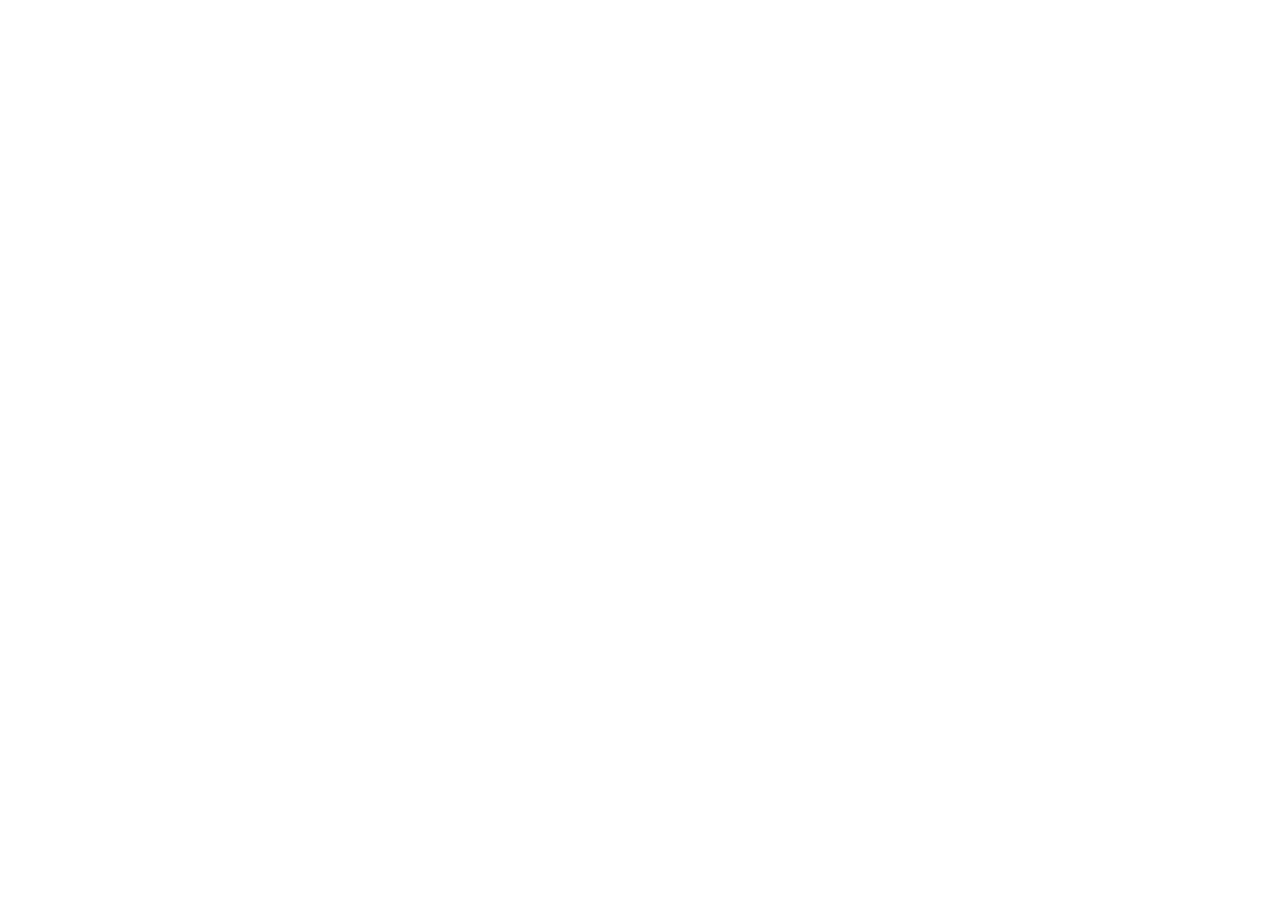
==== index.html @ 3dcdd8da "With this commit I am saving changes to the folder structures and added photos for my website." ====
<!DOCTYPE html>
<html lang="en">
<head>
    <meta charset="UTF-8">
    <meta name="viewport" content="width=device-width, initial-scale=1.0">
    <title>Final Project for 26W_MTM6201_020 Advanced Web Design with HTML and CSS - a</title>
</head>
<body>
    
</body>
</html>
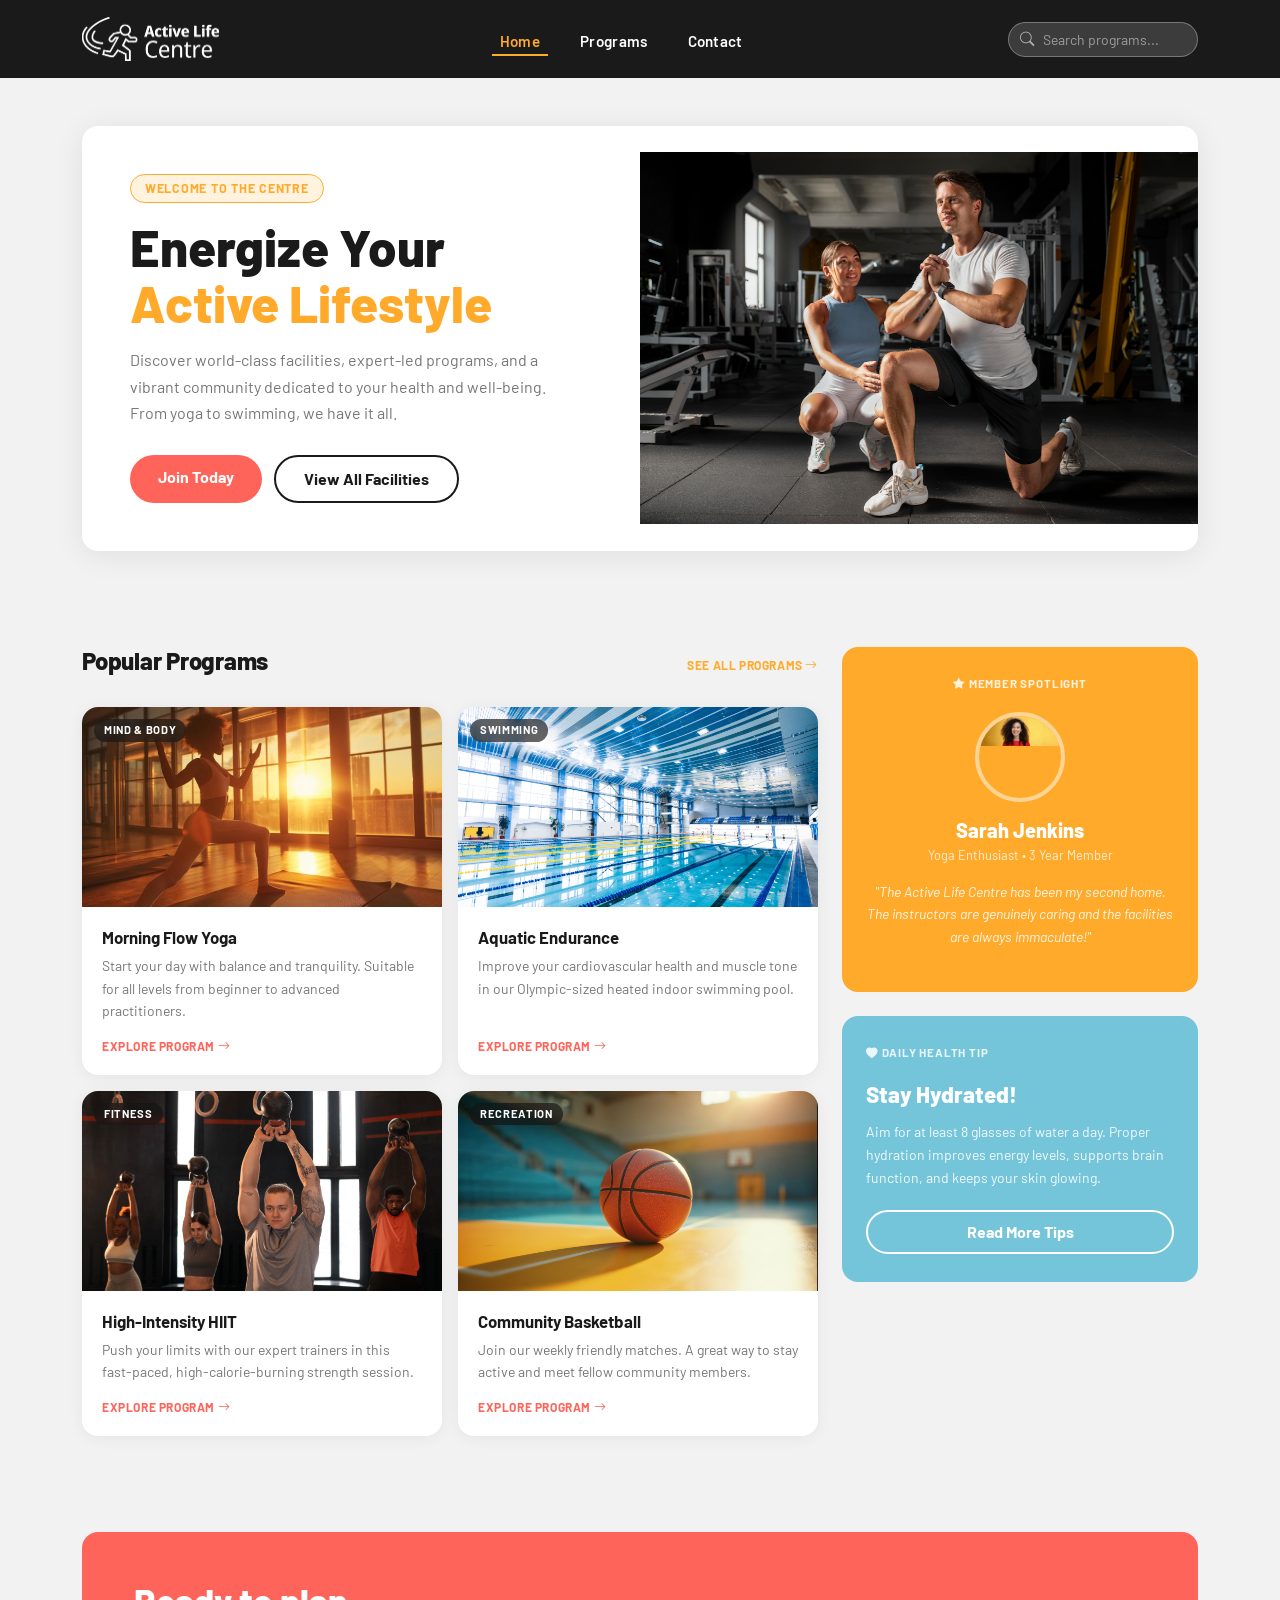
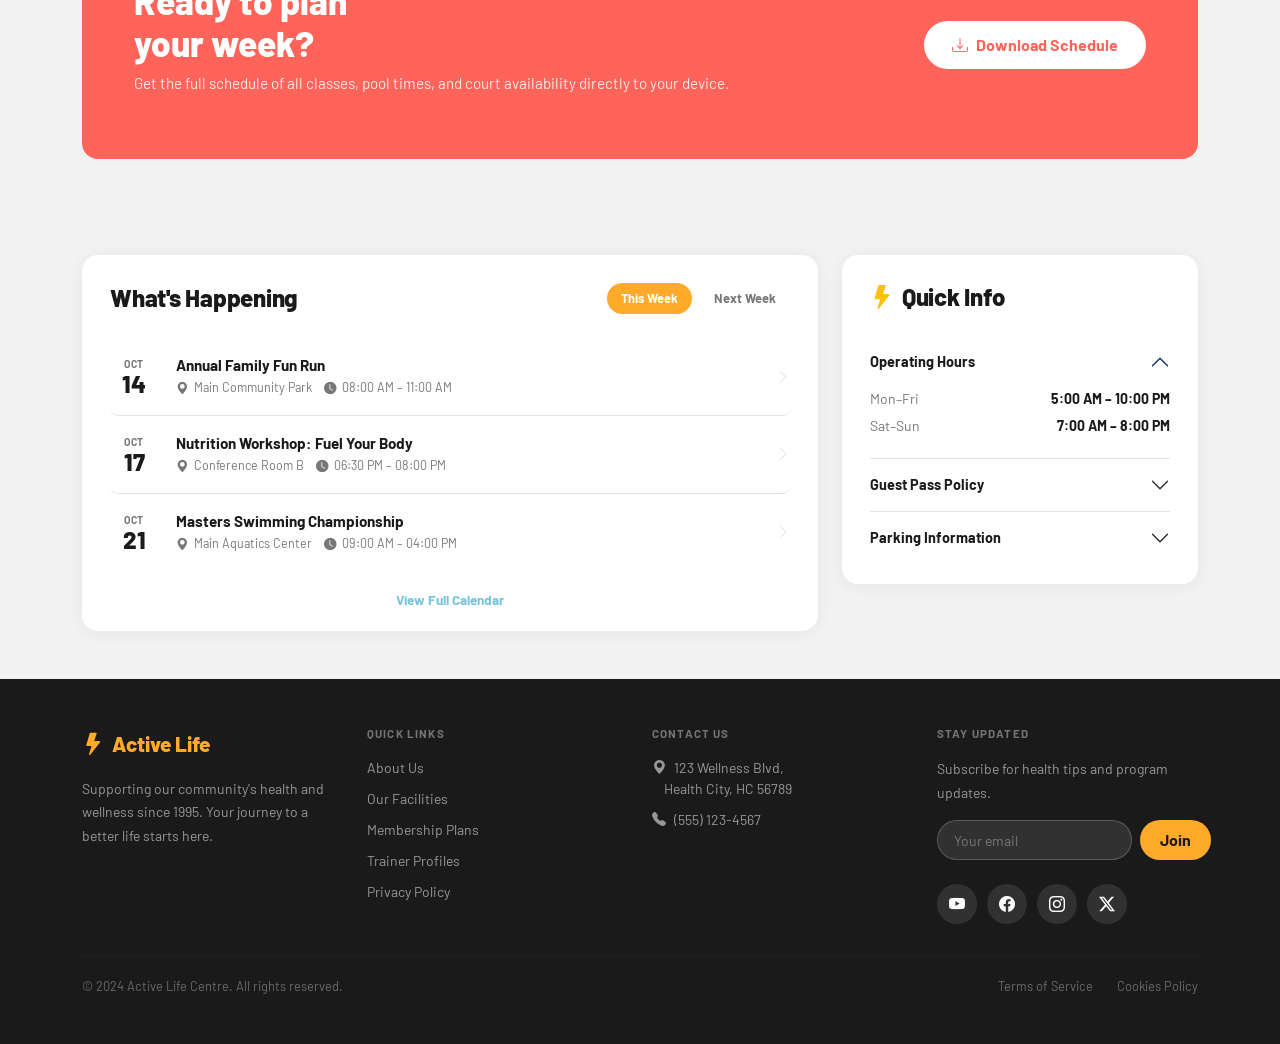
==== commit da7f8951: "With this commit I will be adding content to my homepage on index.html and style.css." ====
--- a/index.html
+++ b/index.html
@@ -1,11 +1,550 @@
 <!DOCTYPE html>
 <html lang="en">
+
 <head>
     <meta charset="UTF-8">
     <meta name="viewport" content="width=device-width, initial-scale=1.0">
-    <title>Final Project for 26W_MTM6201_020 Advanced Web Design with HTML and CSS - a</title>
+    <title>Active Life Centre</title>
+
+    <!-- Skip link target -->
+    <a class="skip-link" href="#main-content">Skip to main content</a>
+
+    <!-- Reset -->
+    <link rel="stylesheet" href="css/reset.css">
+
+    <!-- Google Fonts -->
+    <link rel="preconnect" href="https://fonts.googleapis.com">
+    <link rel="preconnect" href="https://fonts.gstatic.com" crossorigin>
+    <link
+        href="https://fonts.googleapis.com/css2?family=Barlow:ital,wght@0,400;0,600;0,700;0,800;1,400&family=Barlow+Condensed:wght@700;800&display=swap"
+        rel="stylesheet">
+
+    <!-- Bootstrap -->
+    <link href="https://cdn.jsdelivr.net/npm/bootstrap@5.3.0/dist/css/bootstrap.min.css" rel="stylesheet">
+
+    <!-- Animate.css -->
+    <link rel="stylesheet" href="https://cdnjs.cloudflare.com/ajax/libs/animate.css/4.1.1/animate.min.css" />
+
+    <!-- Bootstrap Icons -->
+    <link rel="stylesheet" href="https://cdn.jsdelivr.net/npm/bootstrap-icons@1.11.3/font/bootstrap-icons.min.css">
+
+    <!-- Custom CSS -->
+    <link rel="stylesheet" href="css/style.css">
 </head>
+
 <body>
-    
+
+    <!-- ================= SKIP LINK ================= -->
+    <a class="skip-link" href="#main-content">Skip to main content</a>
+
+    <!-- ================= NAVBAR ================= -->
+    <nav class="navbar navbar-expand-lg custom-navbar" role="navigation" aria-label="Main navigation">
+        <div class="container-xl">
+
+            <a class="navbar-brand" href="#" aria-label="Active Life Centre home">
+                <img src="images/logo-active-life-centre-transparent-white.png" alt="Active Life Centre logo"
+                    height="44">
+            </a>
+
+            <!-- HAMBURGER -->
+            <button class="navbar-toggler custom-toggler" type="button" aria-label="Open navigation menu"
+                id="mobileMenuBtn">
+                <span class="bi bi-list" aria-hidden="true"></span>
+            </button>
+
+            <!-- DESKTOP NAV -->
+            <div class="collapse navbar-collapse justify-content-center d-none d-lg-flex" id="navMenu">
+                <ul class="navbar-nav gap-4">
+                    <li class="nav-item"><a class="nav-link active" href="#" aria-current="page">Home</a></li>
+                    <li class="nav-item"><a class="nav-link" href="programs.html">Programs</a></li>
+                    <li class="nav-item"><a class="nav-link" href="contact.html">Contact</a></li>
+                </ul>
+            </div>
+
+            <div class="d-none d-lg-flex align-items-center search-wrap">
+                <label for="site-search" class="visually-hidden">Search programs</label>
+                <i class="bi bi-search search-icon" aria-hidden="true"></i>
+                <input class="search" id="site-search" type="text" placeholder="Search programs..."
+                    aria-label="Search programs">
+            </div>
+
+        </div>
+    </nav>
+
+    <!-- MOBILE MENU OVERLAY -->
+    <div class="mobile-overlay" id="mobileOverlay" aria-hidden="true" role="dialog" aria-modal="true"
+        aria-label="Navigation menu">
+        <button class="mobile-close-btn" id="mobileCloseBtn" aria-label="Close navigation menu">
+            <span class="bi bi-x" aria-hidden="true"></span>
+        </button>
+        <nav class="mobile-menu-panel" aria-label="Mobile navigation">
+            <ul>
+                <li><a href="#" aria-current="page">Home</a></li>
+                <li><a href="programs.html">Programs</a></li>
+                <li><a href="contact.html">Contact</a></li>
+            </ul>
+        </nav>
+    </div>
+
+    <!-- ================= MAIN CONTENT ================= -->
+    <main id="main-content">
+
+        <!-- ================= HERO ================= -->
+        <section class="hero-section" aria-label="Welcome hero">
+            <div class="container-xl py-4 py-lg-5">
+                <div class="hero-card animate__animated animate__fadeIn">
+                    <div class="row align-items-center g-0">
+                        <div class="col-lg-6 hero-text-col animate__animated animate__fadeInLeft">
+                            <span class="hero-badge">Welcome to the Centre</span>
+                            <h1>Energize Your<br><span class="hero-accent">Active Lifestyle</span></h1>
+                            <p class="hero-desc">Discover world-class facilities, expert-led programs, and a vibrant
+                                community dedicated to your health and well-being. From yoga to swimming, we have it
+                                all.</p>
+                            <div class="hero-btns">
+                                <a href="#" class="btn btn-main">Join Today</a>
+                                <a href="#" class="btn btn-outline-hero">View All Facilities</a>
+                            </div>
+                        </div>
+                        <div class="col-lg-6 hero-img-col animate__animated animate__fadeInRight animate__delay-1s">
+                            <picture>
+                                <source media="(max-width: 575px)"
+                                    srcset="images/woman-helping-man-indoor-gym-small.jpg">
+                                <img src="images/woman-helping-man-indoor-gym-large.jpg"
+                                    alt="Two people high-fiving in a gym, celebrating a workout achievement"
+                                    class="hero-img">
+                            </picture>
+                        </div>
+                    </div>
+                </div>
+            </div>
+        </section>
+
+        <!-- ================= PROGRAMS + SIDEBAR ================= -->
+        <section class="programs-section" aria-labelledby="programs-heading">
+            <div class="container-xl py-5">
+                <div class="row g-4">
+
+                    <!-- Programs column -->
+                    <div class="col-lg-8">
+                        <div class="d-flex align-items-baseline justify-content-between mb-4">
+                            <h2 id="programs-heading" class="section-title">Popular Programs</h2>
+                            <a href="programs.html" class="see-all-link">SEE ALL PROGRAMS <i class="bi bi-arrow-right"
+                                    aria-hidden="true"></i></a>
+                        </div>
+
+                        <div class="row g-3">
+
+                            <div class="col-md-6 animate__animated animate__fadeInUp">
+                                <article class="program-card">
+                                    <div class="program-img-wrap">
+                                        <picture>
+                                            <source media="(max-width: 575px)"
+                                                srcset="images/practicing-yoga-in-studio-small.jpg">
+                                            <img src="images/practicing-yoga-in-studio-large.jpg"
+                                                alt="Person practicing yoga in a sunlit studio" class="program-img">
+                                        </picture>
+                                        <span class="program-badge">Mind &amp; Body</span>
+                                    </div>
+                                    <div class="program-body">
+                                        <h3 class="program-title">Morning Flow Yoga</h3>
+                                        <p class="program-desc">Start your day with balance and tranquility. Suitable
+                                            for all levels from beginner to advanced practitioners.</p>
+                                        <a href="programs.html" class="explore-link">EXPLORE PROGRAM <i
+                                                class="bi bi-arrow-right" aria-hidden="true"></i></a>
+                                    </div>
+                                </article>
+                            </div>
+
+                            <div class="col-md-6 animate__animated animate__fadeInUp" style="animation-delay:.1s">
+                                <article class="program-card">
+                                    <div class="program-img-wrap">
+                                        <picture>
+                                            <source media="(max-width: 575px)"
+                                                srcset="images/indoor-swimming-pool-small.jpg">
+                                            <img src="images/indoor-swimming-pool-large.jpg"
+                                                alt="Olympic-sized indoor swimming pool with blue water"
+                                                class="program-img">
+                                        </picture>
+                                        <span class="program-badge">Swimming</span>
+                                    </div>
+                                    <div class="program-body">
+                                        <h3 class="program-title">Aquatic Endurance</h3>
+                                        <p class="program-desc">Improve your cardiovascular health and muscle tone in
+                                            our Olympic-sized heated indoor swimming pool.</p>
+                                        <a href="programs.html" class="explore-link">EXPLORE PROGRAM <i
+                                                class="bi bi-arrow-right" aria-hidden="true"></i></a>
+                                    </div>
+                                </article>
+                            </div>
+
+                            <div class="col-md-6 animate__animated animate__fadeInUp" style="animation-delay:.2s">
+                                <article class="program-card">
+                                    <div class="program-img-wrap">
+                                        <picture>
+                                            <source media="(max-width: 575px)"
+                                                srcset="images/intensity-hit-class-4-people-small.jpg">
+                                            <img src="images/intensity-hit-class-4-people-large.jpg"
+                                                alt="Group of four people doing high-intensity interval training"
+                                                class="program-img">
+                                        </picture>
+                                        <span class="program-badge">Fitness</span>
+                                    </div>
+                                    <div class="program-body">
+                                        <h3 class="program-title">High-Intensity HIIT</h3>
+                                        <p class="program-desc">Push your limits with our expert trainers in this
+                                            fast-paced, high-calorie-burning strength session.</p>
+                                        <a href="programs.html" class="explore-link">EXPLORE PROGRAM <i
+                                                class="bi bi-arrow-right" aria-hidden="true"></i></a>
+                                    </div>
+                                </article>
+                            </div>
+
+                            <div class="col-md-6 animate__animated animate__fadeInUp" style="animation-delay:.3s">
+                                <article class="program-card">
+                                    <div class="program-img-wrap">
+                                        <picture>
+                                            <source media="(max-width: 575px)"
+                                                srcset="images/basket-ball-court-closeup-of-ball-small.jpg">
+                                            <img src="images/basket-ball-court-closeup-of-ball-large.jpg"
+                                                alt="Basketball on a hardwood indoor court" class="program-img">
+                                        </picture>
+                                        <span class="program-badge">Recreation</span>
+                                    </div>
+                                    <div class="program-body">
+                                        <h3 class="program-title">Community Basketball</h3>
+                                        <p class="program-desc">Join our weekly friendly matches. A great way to stay
+                                            active and meet fellow community members.</p>
+                                        <a href="programs.html" class="explore-link">EXPLORE PROGRAM <i
+                                                class="bi bi-arrow-right" aria-hidden="true"></i></a>
+                                    </div>
+                                </article>
+                            </div>
+
+                        </div>
+                    </div>
+
+                    <!-- Sidebar -->
+                    <aside class="col-lg-4" aria-label="Highlights sidebar">
+
+                        <!-- Member Spotlight -->
+                        <div class="sidebar-card spotlight-card mb-4 animate__animated animate__fadeInRight">
+                            <p class="sidebar-card-label"><i class="bi bi-star-fill" aria-hidden="true"></i> Member
+                                Spotlight</p>
+                            <div class="spotlight-avatar-wrap">
+                                <picture>
+                                    <source media="(max-width: 575px)"
+                                        srcset="images/woman-smiling-member-spotlight-small.jpg">
+                                    <img src="images/woman-smiling-member-spotlight-large.jpg"
+                                        alt="Sarah Jenkins, smiling member of the Active Life Centre"
+                                        class="spotlight-avatar">
+                                </picture>
+                            </div>
+                            <h3 class="spotlight-name">Sarah Jenkins</h3>
+                            <p class="spotlight-role">Yoga Enthusiast • 3 Year Member</p>
+                            <blockquote class="spotlight-quote">
+                                <p>"The Active Life Centre has been my second home. The instructors are genuinely caring
+                                    and the facilities are always immaculate!"</p>
+                            </blockquote>
+                        </div>
+
+                        <!-- Daily Health Tip -->
+                        <div class="sidebar-card tip-card animate__animated animate__fadeInRight animate__delay-1s">
+                            <p class="sidebar-card-label tip-label"><i class="bi bi-heart-fill" aria-hidden="true"></i>
+                                Daily Health Tip</p>
+                            <h3 class="tip-title">Stay Hydrated!</h3>
+                            <p class="tip-desc">Aim for at least 8 glasses of water a day. Proper hydration improves
+                                energy levels, supports brain function, and keeps your skin glowing.</p>
+                            <a href="#" class="btn btn-tip">Read More Tips</a>
+                        </div>
+
+                    </aside>
+
+                </div>
+            </div>
+        </section>
+
+        <!-- ================= CTA ================= -->
+        <section class="cta-section" aria-label="Call to action">
+            <div class="container-xl py-4 py-lg-5">
+                <div class="cta-card">
+                    <div class="cta-text">
+                        <h2>Ready to plan<br>your week?</h2>
+                        <p>Get the full schedule of all classes, pool times, and court availability directly to your
+                            device.</p>
+                    </div>
+                    <a href="#" class="btn btn-cta-dl"><i class="bi bi-download me-2" aria-hidden="true"></i>Download
+                        Schedule</a>
+                </div>
+            </div>
+        </section>
+
+        <!-- ================= EVENTS + QUICK INFO ================= -->
+        <section class="events-section" aria-labelledby="events-heading">
+            <div class="container-xl py-5">
+                <div class="row g-4">
+
+                    <!-- Events -->
+                    <div class="col-lg-8">
+                        <div class="events-card">
+                            <div class="d-flex align-items-center justify-content-between mb-4">
+                                <h2 id="events-heading" class="section-title mb-0">What's Happening</h2>
+                                <div class="events-tabs" role="tablist">
+                                    <button class="events-tab active" role="tab" aria-selected="true">This Week</button>
+                                    <button class="events-tab" role="tab" aria-selected="false">Next Week</button>
+                                </div>
+                            </div>
+
+                            <ul class="events-list" aria-label="Upcoming events">
+                                <li class="event-item">
+                                    <div class="event-date" aria-label="October 14">
+                                        <span class="event-month">OCT</span>
+                                        <span class="event-day">14</span>
+                                    </div>
+                                    <div class="event-info">
+                                        <h3 class="event-name">Annual Family Fun Run</h3>
+                                        <p class="event-meta">
+                                            <span><i class="bi bi-geo-alt-fill" aria-hidden="true"></i> Main Community
+                                                Park</span>
+                                            <span><i class="bi bi-clock-fill" aria-hidden="true"></i> 08:00 AM – 11:00
+                                                AM</span>
+                                        </p>
+                                    </div>
+                                    <i class="bi bi-chevron-right event-chevron" aria-hidden="true"></i>
+                                </li>
+                                <li class="event-item">
+                                    <div class="event-date" aria-label="October 17">
+                                        <span class="event-month">OCT</span>
+                                        <span class="event-day">17</span>
+                                    </div>
+                                    <div class="event-info">
+                                        <h3 class="event-name">Nutrition Workshop: Fuel Your Body</h3>
+                                        <p class="event-meta">
+                                            <span><i class="bi bi-geo-alt-fill" aria-hidden="true"></i> Conference Room
+                                                B</span>
+                                            <span><i class="bi bi-clock-fill" aria-hidden="true"></i> 06:30 PM – 08:00
+                                                PM</span>
+                                        </p>
+                                    </div>
+                                    <i class="bi bi-chevron-right event-chevron" aria-hidden="true"></i>
+                                </li>
+                                <li class="event-item">
+                                    <div class="event-date" aria-label="October 21">
+                                        <span class="event-month">OCT</span>
+                                        <span class="event-day">21</span>
+                                    </div>
+                                    <div class="event-info">
+                                        <h3 class="event-name">Masters Swimming Championship</h3>
+                                        <p class="event-meta">
+                                            <span><i class="bi bi-geo-alt-fill" aria-hidden="true"></i> Main Aquatics
+                                                Center</span>
+                                            <span><i class="bi bi-clock-fill" aria-hidden="true"></i> 09:00 AM – 04:00
+                                                PM</span>
+                                        </p>
+                                    </div>
+                                    <i class="bi bi-chevron-right event-chevron" aria-hidden="true"></i>
+                                </li>
+                            </ul>
+
+                            <div class="text-center mt-3">
+                                <a href="#" class="view-calendar-link">View Full Calendar</a>
+                            </div>
+                        </div>
+                    </div>
+
+                    <!-- Quick Info -->
+                    <aside class="col-lg-4" aria-label="Quick information">
+                        <div class="quick-info-card">
+                            <h2 class="section-title mb-4"><i class="bi bi-lightning-fill text-warning me-2"
+                                    aria-hidden="true"></i>Quick Info</h2>
+
+                            <div class="accordion accordion-flush" id="quickInfoAccordion">
+                                <div class="accordion-item qi-item">
+                                    <h3 class="accordion-header">
+                                        <button class="accordion-button qi-btn" type="button" data-bs-toggle="collapse"
+                                            data-bs-target="#hours" aria-expanded="true" aria-controls="hours">
+                                            Operating Hours
+                                        </button>
+                                    </h3>
+                                    <div id="hours" class="accordion-collapse collapse show"
+                                        data-bs-parent="#quickInfoAccordion">
+                                        <div class="accordion-body qi-body">
+                                            <div class="hours-row">
+                                                <span>Mon–Fri</span><span>5:00 AM – 10:00 PM</span>
+                                            </div>
+                                            <div class="hours-row">
+                                                <span>Sat–Sun</span><span>7:00 AM – 8:00 PM</span>
+                                            </div>
+                                        </div>
+                                    </div>
+                                </div>
+
+                                <div class="accordion-item qi-item">
+                                    <h3 class="accordion-header">
+                                        <button class="accordion-button qi-btn collapsed" type="button"
+                                            data-bs-toggle="collapse" data-bs-target="#guest" aria-expanded="false"
+                                            aria-controls="guest">
+                                            Guest Pass Policy
+                                        </button>
+                                    </h3>
+                                    <div id="guest" class="accordion-collapse collapse"
+                                        data-bs-parent="#quickInfoAccordion">
+                                        <div class="accordion-body qi-body">
+                                            Members may bring up to 2 guests per visit. Guest fee is $10/person. Photo
+                                            ID required.
+                                        </div>
+                                    </div>
+                                </div>
+
+                                <div class="accordion-item qi-item">
+                                    <h3 class="accordion-header">
+                                        <button class="accordion-button qi-btn collapsed" type="button"
+                                            data-bs-toggle="collapse" data-bs-target="#parking" aria-expanded="false"
+                                            aria-controls="parking">
+                                            Parking Information
+                                        </button>
+                                    </h3>
+                                    <div id="parking" class="accordion-collapse collapse"
+                                        data-bs-parent="#quickInfoAccordion">
+                                        <div class="accordion-body qi-body">
+                                            Free parking available in Lot A and B. Overflow parking on Main St. EV
+                                            charging available.
+                                        </div>
+                                    </div>
+                                </div>
+                            </div>
+                        </div>
+                    </aside>
+
+                </div>
+            </div>
+        </section>
+
+    </main>
+
+    <!-- ================= FOOTER ================= -->
+    <footer class="site-footer" role="contentinfo">
+        <div class="container-xl py-5">
+
+            <div class="row g-4">
+
+                <div class="col-lg-3 col-md-6">
+                    <div class="footer-brand mb-3">
+                        <i class="bi bi-lightning-fill footer-logo-icon" aria-hidden="true"></i>
+                        <span class="footer-logo-text">Active Life</span>
+                    </div>
+                    <p class="footer-desc">Supporting our community's health and wellness since 1995. Your journey to a
+                        better life starts here.</p>
+                </div>
+
+                <div class="col-lg-3 col-md-6">
+                    <h3 class="footer-heading">QUICK LINKS</h3>
+                    <ul class="footer-links" aria-label="Quick links">
+                        <li><a href="#">About Us</a></li>
+                        <li><a href="#">Our Facilities</a></li>
+                        <li><a href="#">Membership Plans</a></li>
+                        <li><a href="#">Trainer Profiles</a></li>
+                        <li><a href="#">Privacy Policy</a></li>
+                    </ul>
+                </div>
+
+                <div class="col-lg-3 col-md-6">
+                    <h3 class="footer-heading">CONTACT US</h3>
+                    <ul class="footer-links" aria-label="Contact information">
+                        <li><i class="bi bi-geo-alt-fill me-2" aria-hidden="true"></i>123 Wellness
+                            Blvd,<br>&nbsp;&nbsp;&nbsp;&nbsp;Health City, HC 56789</li>
+                        <li><i class="bi bi-telephone-fill me-2" aria-hidden="true"></i><a href="tel:5551234567">(555)
+                                123-4567</a></li>
+                    </ul>
+                </div>
+
+                <div class="col-lg-3 col-md-6">
+                    <h3 class="footer-heading">STAY UPDATED</h3>
+                    <p class="footer-desc mb-3">Subscribe for health tips and program updates.</p>
+                    <div class="footer-newsletter" role="form" aria-label="Newsletter signup">
+                        <label for="footer-email" class="visually-hidden">Your email address</label>
+                        <input type="email" id="footer-email" class="newsletter-input" placeholder="Your email"
+                            aria-label="Email address for newsletter">
+                        <button class="btn btn-newsletter" aria-label="Subscribe to newsletter">Join</button>
+                    </div>
+                    <div class="social-icons mt-4" aria-label="Social media links">
+                        <a href="#" class="social-icon" aria-label="YouTube"><i class="bi bi-youtube"
+                                aria-hidden="true"></i></a>
+                        <a href="#" class="social-icon" aria-label="Facebook"><i class="bi bi-facebook"
+                                aria-hidden="true"></i></a>
+                        <a href="#" class="social-icon" aria-label="Instagram"><i class="bi bi-instagram"
+                                aria-hidden="true"></i></a>
+                        <a href="#" class="social-icon" aria-label="X (Twitter)"><i class="bi bi-twitter-x"
+                                aria-hidden="true"></i></a>
+                    </div>
+                </div>
+
+            </div>
+
+            <hr class="footer-hr">
+
+            <div class="footer-bottom d-flex justify-content-between align-items-center flex-wrap gap-2">
+                <p class="mb-0">© 2024 Active Life Centre. All rights reserved.</p>
+                <div class="footer-bottom-links">
+                    <a href="#">Terms of Service</a>
+                    <a href="#">Cookies Policy</a>
+                </div>
+            </div>
+
+        </div>
+    </footer>
+
+    <!-- Bootstrap JS -->
+    <script src="https://cdn.jsdelivr.net/npm/bootstrap@5.3.0/dist/js/bootstrap.bundle.min.js"></script>
+
+    <script>
+        // Mobile menu open/close
+        const mobileMenuBtn = document.getElementById('mobileMenuBtn');
+        const mobileCloseBtn = document.getElementById('mobileCloseBtn');
+        const mobileOverlay = document.getElementById('mobileOverlay');
+
+        function openMenu() {
+            mobileOverlay.classList.add('open');
+            mobileOverlay.setAttribute('aria-hidden', 'false');
+            mobileCloseBtn.focus();
+            document.body.style.overflow = 'hidden';
+        }
+
+        function closeMenu() {
+            mobileOverlay.classList.remove('open');
+            mobileOverlay.setAttribute('aria-hidden', 'true');
+            mobileMenuBtn.focus();
+            document.body.style.overflow = '';
+        }
+
+        mobileMenuBtn.addEventListener('click', openMenu);
+        mobileCloseBtn.addEventListener('click', closeMenu);
+
+        // Close on Escape key
+        document.addEventListener('keydown', (e) => {
+            if (e.key === 'Escape' && mobileOverlay.classList.contains('open')) {
+                closeMenu();
+            }
+        });
+
+        // Close overlay on link click
+        mobileOverlay.querySelectorAll('a').forEach(link => {
+            link.addEventListener('click', closeMenu);
+        });
+
+        // Events tab switching
+        const eventsTabs = document.querySelectorAll('.events-tab');
+        eventsTabs.forEach(tab => {
+            tab.addEventListener('click', () => {
+                eventsTabs.forEach(t => {
+                    t.classList.remove('active');
+                    t.setAttribute('aria-selected', 'false');
+                });
+                tab.classList.add('active');
+                tab.setAttribute('aria-selected', 'true');
+            });
+        });
+    </script>
+
 </body>
+
 </html>
--- a/css/style.css
+++ b/css/style.css
@@ -0,0 +1,900 @@
+/* ==============================================
+   Active Life Centre — style.css
+   Matches Figma mockup (desktop / tablet / mobile)
+   ============================================== */
+
+/* ---------- CSS Variables ---------- */
+:root {
+  --yellow:  #ffaa2b;
+  --blue:    #75c5da;
+  --red:     #ff645a;
+  --grey:    #f2f2f2;
+  --grey-mid:#e2e2e2;
+  --white:   #ffffff;
+  --black:   #1a1a1a;
+  --text:    #333333;
+  --text-muted: #777777;
+  --font:    'Barlow', sans-serif;
+  --radius:  16px;
+  --radius-sm: 8px;
+}
+
+/* ---------- Base ---------- */
+body {
+  font-family: var(--font);
+  background: var(--grey);
+  color: var(--text);
+}
+
+/* ---------- Skip Link ---------- */
+.skip-link {
+  position: absolute;
+  top: -40px;
+  left: 0;
+  background: var(--yellow);
+  color: var(--black);
+  padding: 8px 16px;
+  z-index: 9999;
+  font-weight: 700;
+  border-radius: 0 0 var(--radius-sm) 0;
+  transition: top .2s;
+}
+.skip-link:focus {
+  top: 0;
+}
+
+/* ---------- NAVBAR ---------- */
+.custom-navbar {
+  background: var(--black);
+  padding: 12px 0;
+  position: sticky;
+  top: 0;
+  z-index: 1000;
+}
+
+.navbar-brand img {
+  height: 44px;
+  width: auto;
+}
+
+.nav-link {
+  color: var(--white) !important;
+  font-weight: 600;
+  font-size: .95rem;
+  letter-spacing: .02em;
+  position: relative;
+  padding-bottom: 4px !important;
+}
+
+.nav-link::after {
+  content: '';
+  position: absolute;
+  bottom: 0; left: 0;
+  width: 0; height: 2px;
+  background: var(--yellow);
+  transition: width .2s;
+}
+
+.nav-link:hover::after,
+.nav-link.active::after {
+  width: 100%;
+}
+
+.nav-link:hover,
+.nav-link.active {
+  color: var(--yellow) !important;
+}
+
+/* Search bar */
+.search-wrap {
+  position: relative;
+}
+.search-icon {
+  position: absolute;
+  left: 12px;
+  color: rgba(255,255,255,.6);
+  font-size: .9rem;
+}
+.search {
+  background: rgba(255,255,255,.15);
+  border: 1px solid rgba(255,255,255,.3);
+  border-radius: 50px;
+  color: var(--white);
+  padding: 6px 14px 6px 34px;
+  font-size: .875rem;
+  width: 190px;
+  transition: border-color .2s, background .2s;
+}
+.search::placeholder {
+  color: rgba(255,255,255,.5);
+}
+.search:focus {
+  outline: none;
+  background: rgba(255,255,255,.25);
+  border-color: var(--yellow);
+}
+
+/* Mobile hamburger button */
+.custom-toggler {
+  background: transparent;
+  border: none;
+  color: var(--white);
+  font-size: 1.8rem;
+  line-height: 1;
+  display: flex;
+  align-items: center;
+  padding: 4px 8px;
+}
+.custom-toggler:focus {
+  outline: 2px solid var(--yellow);
+  outline-offset: 2px;
+}
+
+/* ---------- MOBILE OVERLAY MENU ---------- */
+.mobile-overlay {
+  position: fixed;
+  inset: 0;
+  z-index: 2000;
+  display: flex;
+  flex-direction: column;
+  align-items: flex-end;
+  background: rgba(20, 20, 20, 0.92);
+  opacity: 0;
+  pointer-events: none;
+  transition: opacity .25s;
+}
+
+.mobile-overlay.open {
+  opacity: 1;
+  pointer-events: all;
+}
+
+.mobile-close-btn {
+  background: rgba(60,60,60,.9);
+  color: var(--white);
+  border: none;
+  border-radius: 50%;
+  width: 52px; height: 52px;
+  font-size: 1.8rem;
+  display: flex; align-items: center; justify-content: center;
+  margin: 20px 20px 0 0;
+  cursor: pointer;
+  flex-shrink: 0;
+  transition: background .2s;
+}
+.mobile-close-btn:hover {
+  background: var(--red);
+}
+.mobile-close-btn:focus {
+  outline: 2px solid var(--yellow);
+  outline-offset: 2px;
+}
+
+.mobile-menu-panel {
+  background: var(--yellow);
+  border-radius: var(--radius) 0 0 var(--radius);
+  padding: 48px 40px;
+  min-height: 60vh;
+  width: min(85vw, 380px);
+  margin-top: 16px;
+  display: flex;
+  align-items: flex-start;
+}
+
+.mobile-menu-panel ul {
+  list-style: none;
+  padding: 0; margin: 0;
+}
+
+.mobile-menu-panel ul li + li {
+  margin-top: 32px;
+}
+
+.mobile-menu-panel ul li a {
+  font-size: clamp(2rem, 8vw, 2.8rem);
+  font-weight: 800;
+  color: var(--white);
+  text-decoration: none;
+  letter-spacing: -.01em;
+  transition: opacity .15s;
+}
+.mobile-menu-panel ul li a:hover {
+  opacity: .75;
+}
+
+/* ---------- HERO ---------- */
+.hero-section {
+  background: var(--grey);
+}
+
+.hero-card {
+  background: var(--white);
+  border-radius: var(--radius);
+  overflow: hidden;
+  box-shadow: 0 4px 30px rgba(0,0,0,.08);
+}
+
+.hero-text-col {
+  padding: 48px 40px 48px 48px;
+}
+
+.hero-badge {
+  display: inline-block;
+  background: rgba(255,170,43,.15);
+  color: var(--yellow);
+  border: 1px solid var(--yellow);
+  border-radius: 50px;
+  padding: 4px 14px;
+  font-size: .78rem;
+  font-weight: 700;
+  letter-spacing: .06em;
+  text-transform: uppercase;
+  margin-bottom: 16px;
+}
+
+.hero-text-col h1 {
+  font-size: clamp(2.2rem, 4vw, 3.4rem);
+  font-weight: 800;
+  line-height: 1.1;
+  margin-bottom: 16px;
+  color: var(--black);
+}
+
+.hero-accent {
+  color: var(--yellow);
+}
+
+.hero-desc {
+  color: var(--text-muted);
+  font-size: 1rem;
+  line-height: 1.65;
+  max-width: 440px;
+  margin-bottom: 28px;
+}
+
+.hero-btns {
+  display: flex;
+  gap: 12px;
+  flex-wrap: wrap;
+}
+
+.btn-main {
+  background: var(--red);
+  color: var(--white);
+  font-weight: 700;
+  border-radius: 50px;
+  padding: 10px 28px;
+  border: none;
+  transition: background .2s, transform .15s;
+}
+.btn-main:hover {
+  background: #e0524a;
+  color: var(--white);
+  transform: translateY(-2px);
+}
+
+.btn-outline-hero {
+  background: transparent;
+  color: var(--black);
+  border: 2px solid var(--black);
+  font-weight: 700;
+  border-radius: 50px;
+  padding: 10px 28px;
+  transition: border-color .2s, color .2s, transform .15s;
+}
+.btn-outline-hero:hover {
+  border-color: var(--yellow);
+  color: var(--yellow);
+  transform: translateY(-2px);
+}
+
+.hero-img-col {
+  height: 100%;
+  min-height: 320px;
+}
+
+.hero-img {
+  width: 100%;
+  height: 100%;
+  min-height: 320px;
+  object-fit: cover;
+  display: block;
+}
+
+/* ---------- SECTION TITLES ---------- */
+.section-title {
+  font-size: 1.5rem;
+  font-weight: 800;
+  color: var(--black);
+  letter-spacing: -.01em;
+}
+
+.see-all-link {
+  font-size: .75rem;
+  font-weight: 700;
+  color: var(--yellow);
+  letter-spacing: .05em;
+  text-decoration: none;
+  white-space: nowrap;
+}
+.see-all-link:hover { color: var(--red); }
+
+/* ---------- PROGRAMS ---------- */
+.programs-section {
+  background: var(--grey);
+}
+
+.program-card {
+  background: var(--white);
+  border-radius: var(--radius);
+  overflow: hidden;
+  box-shadow: 0 2px 16px rgba(0,0,0,.06);
+  height: 100%;
+  display: flex;
+  flex-direction: column;
+  transition: transform .25s, box-shadow .25s;
+}
+.program-card:hover {
+  transform: translateY(-6px);
+  box-shadow: 0 8px 30px rgba(0,0,0,.12);
+}
+
+.program-img-wrap {
+  position: relative;
+  overflow: hidden;
+}
+.program-img {
+  width: 100%;
+  height: 200px;
+  object-fit: cover;
+  display: block;
+  transition: transform .35s;
+}
+.program-card:hover .program-img {
+  transform: scale(1.04);
+}
+
+.program-badge {
+  position: absolute;
+  top: 12px; left: 12px;
+  background: rgba(20,20,20,.65);
+  color: var(--white);
+  font-size: .7rem;
+  font-weight: 700;
+  letter-spacing: .06em;
+  text-transform: uppercase;
+  padding: 3px 10px;
+  border-radius: 50px;
+  backdrop-filter: blur(4px);
+}
+
+.program-body {
+  padding: 20px;
+  flex: 1;
+  display: flex;
+  flex-direction: column;
+}
+
+.program-title {
+  font-size: 1.05rem;
+  font-weight: 700;
+  color: var(--black);
+  margin-bottom: 8px;
+}
+
+.program-desc {
+  font-size: .875rem;
+  color: var(--text-muted);
+  line-height: 1.6;
+  flex: 1;
+  margin-bottom: 14px;
+}
+
+.explore-link {
+  font-size: .75rem;
+  font-weight: 700;
+  color: var(--red);
+  letter-spacing: .05em;
+  text-decoration: none;
+  text-transform: uppercase;
+  margin-top: auto;
+}
+.explore-link:hover { color: var(--yellow); }
+
+/* ---------- SIDEBAR CARDS ---------- */
+.sidebar-card {
+  border-radius: var(--radius);
+  padding: 28px 24px;
+}
+
+.sidebar-card-label {
+  font-size: .72rem;
+  font-weight: 700;
+  letter-spacing: .07em;
+  text-transform: uppercase;
+  margin-bottom: 20px;
+}
+
+/* Spotlight */
+.spotlight-card {
+  background: var(--yellow);
+  text-align: center;
+  color: var(--white);
+}
+.spotlight-card .sidebar-card-label {
+  color: rgba(255,255,255,.85);
+}
+
+.spotlight-avatar-wrap {
+  margin: 0 auto 16px;
+  width: 90px; height: 90px;
+  border-radius: 50%;
+  overflow: hidden;
+  border: 4px solid rgba(255,255,255,.5);
+}
+.spotlight-avatar {
+  width: 100%; height: 100%;
+  object-fit: cover;
+}
+
+.spotlight-name {
+  font-size: 1.25rem;
+  font-weight: 800;
+  color: var(--white);
+  margin-bottom: 4px;
+}
+.spotlight-role {
+  font-size: .8rem;
+  color: rgba(255,255,255,.8);
+  margin-bottom: 16px;
+}
+.spotlight-quote {
+  border: none;
+  padding: 0;
+  margin: 0;
+  font-style: italic;
+  font-size: .875rem;
+  color: rgba(255,255,255,.9);
+  line-height: 1.6;
+}
+
+/* Tip */
+.tip-card {
+  background: var(--blue);
+  color: var(--white);
+}
+.tip-label {
+  color: rgba(255,255,255,.85);
+}
+.tip-title {
+  font-size: 1.4rem;
+  font-weight: 800;
+  color: var(--white);
+  margin-bottom: 12px;
+}
+.tip-desc {
+  font-size: .875rem;
+  line-height: 1.65;
+  color: rgba(255,255,255,.9);
+  margin-bottom: 20px;
+}
+.btn-tip {
+  width: 100%;
+  background: transparent;
+  border: 2px solid var(--white);
+  color: var(--white);
+  font-weight: 700;
+  border-radius: 50px;
+  padding: 8px;
+  transition: background .2s;
+}
+.btn-tip:hover {
+  background: rgba(255,255,255,.2);
+  color: var(--white);
+}
+
+/* ---------- CTA ---------- */
+.cta-section {
+  background: var(--grey);
+}
+
+.cta-card {
+  background: var(--red);
+  border-radius: var(--radius);
+  padding: 48px 52px;
+  display: flex;
+  align-items: center;
+  justify-content: space-between;
+  gap: 24px;
+  flex-wrap: wrap;
+}
+
+.cta-text h2 {
+  font-size: clamp(1.6rem, 3vw, 2.2rem);
+  font-weight: 800;
+  color: var(--white);
+  line-height: 1.2;
+  margin-bottom: 8px;
+}
+.cta-text p {
+  color: rgba(255,255,255,.85);
+  font-size: .95rem;
+}
+
+.btn-cta-dl {
+  background: var(--white);
+  color: var(--red);
+  font-weight: 700;
+  border-radius: 50px;
+  padding: 12px 28px;
+  white-space: nowrap;
+  border: none;
+  transition: background .2s, transform .15s;
+}
+.btn-cta-dl:hover {
+  background: var(--yellow);
+  color: var(--white);
+  transform: translateY(-2px);
+}
+
+/* ---------- EVENTS ---------- */
+.events-section {
+  background: var(--grey);
+}
+
+.events-card,
+.quick-info-card {
+  background: var(--white);
+  border-radius: var(--radius);
+  padding: 28px 28px 20px;
+  box-shadow: 0 2px 16px rgba(0,0,0,.06);
+}
+
+.events-tabs {
+  display: flex;
+  gap: 8px;
+}
+
+.events-tab {
+  background: transparent;
+  border: none;
+  font-size: .8rem;
+  font-weight: 700;
+  color: var(--text-muted);
+  padding: 6px 14px;
+  border-radius: 50px;
+  cursor: pointer;
+  transition: background .2s, color .2s;
+}
+.events-tab.active {
+  background: var(--yellow);
+  color: var(--white);
+}
+.events-tab:focus {
+  outline: 2px solid var(--yellow);
+  outline-offset: 2px;
+}
+
+.events-list {
+  list-style: none;
+  padding: 0; margin: 0;
+}
+
+.event-item {
+  display: flex;
+  align-items: center;
+  gap: 18px;
+  padding: 18px 0;
+  border-bottom: 1px solid var(--grey-mid);
+  cursor: pointer;
+  transition: background .15s;
+  border-radius: var(--radius-sm);
+}
+.event-item:last-child { border-bottom: none; }
+.event-item:hover { background: var(--grey); }
+
+.event-date {
+  min-width: 48px;
+  text-align: center;
+  flex-shrink: 0;
+}
+.event-month {
+  display: block;
+  font-size: .65rem;
+  font-weight: 700;
+  color: var(--text-muted);
+  letter-spacing: .08em;
+  text-transform: uppercase;
+}
+.event-day {
+  display: block;
+  font-size: 1.5rem;
+  font-weight: 800;
+  color: var(--black);
+  line-height: 1;
+}
+
+.event-info { flex: 1; }
+.event-name {
+  font-size: .95rem;
+  font-weight: 700;
+  color: var(--black);
+  margin-bottom: 4px;
+}
+.event-meta {
+  font-size: .78rem;
+  color: var(--text-muted);
+  display: flex;
+  flex-wrap: wrap;
+  gap: 12px;
+  margin: 0;
+}
+.event-meta i { margin-right: 3px; }
+
+.event-chevron {
+  color: var(--grey-mid);
+  font-size: .9rem;
+  flex-shrink: 0;
+}
+
+.view-calendar-link {
+  font-size: .85rem;
+  color: var(--blue);
+  font-weight: 700;
+  text-decoration: none;
+}
+.view-calendar-link:hover { color: var(--yellow); }
+
+/* ---------- QUICK INFO ACCORDION ---------- */
+.quick-info-card {
+  height: fit-content;
+}
+
+.qi-item {
+  border: none;
+  border-bottom: 1px solid var(--grey-mid) !important;
+  background: transparent;
+}
+.qi-item:last-child { border-bottom: none !important; }
+
+.qi-btn {
+  background: transparent !important;
+  color: var(--black) !important;
+  font-weight: 700 !important;
+  font-size: .9rem !important;
+  box-shadow: none !important;
+  padding: 16px 0 !important;
+}
+.qi-btn:not(.collapsed) {
+  color: var(--black) !important;
+}
+.qi-btn::after {
+  filter: none;
+}
+
+.qi-body {
+  padding: 0 0 16px !important;
+  font-size: .875rem;
+  color: var(--text-muted);
+}
+
+.hours-row {
+  display: flex;
+  justify-content: space-between;
+  margin-bottom: 6px;
+  font-size: .875rem;
+}
+.hours-row span:last-child {
+  font-weight: 700;
+  color: var(--black);
+}
+
+/* ---------- FOOTER ---------- */
+.site-footer {
+  background: var(--black);
+  color: var(--white);
+}
+
+.footer-brand {
+  display: flex;
+  align-items: center;
+  gap: 8px;
+}
+.footer-logo-icon {
+  color: var(--yellow);
+  font-size: 1.4rem;
+}
+.footer-logo-text {
+  font-size: 1.3rem;
+  font-weight: 800;
+  color: var(--yellow);
+}
+
+.footer-desc {
+  font-size: .875rem;
+  color: rgba(255,255,255,.55);
+  line-height: 1.7;
+}
+
+.footer-heading {
+  font-size: .72rem;
+  font-weight: 700;
+  letter-spacing: .1em;
+  color: rgba(255,255,255,.4);
+  margin-bottom: 16px;
+}
+
+.footer-links {
+  list-style: none;
+  padding: 0; margin: 0;
+}
+.footer-links li {
+  margin-bottom: 10px;
+  font-size: .875rem;
+  color: rgba(255,255,255,.55);
+}
+.footer-links a {
+  color: rgba(255,255,255,.55);
+  text-decoration: none;
+  transition: color .2s;
+}
+.footer-links a:hover { color: var(--yellow); }
+
+/* Newsletter */
+.footer-newsletter {
+  display: flex;
+  gap: 8px;
+}
+.newsletter-input {
+  flex: 1;
+  background: rgba(255,255,255,.1);
+  border: 1px solid rgba(255,255,255,.2);
+  border-radius: 50px;
+  color: var(--white);
+  padding: 8px 16px;
+  font-size: .875rem;
+}
+.newsletter-input::placeholder { color: rgba(255,255,255,.35); }
+.newsletter-input:focus {
+  outline: none;
+  border-color: var(--yellow);
+}
+.btn-newsletter {
+  background: var(--yellow);
+  color: var(--black);
+  font-weight: 700;
+  border: none;
+  border-radius: 50px;
+  padding: 8px 20px;
+  white-space: nowrap;
+  transition: background .2s;
+}
+.btn-newsletter:hover { background: #e0922a; }
+
+/* Social icons */
+.social-icons {
+  display: flex;
+  gap: 10px;
+}
+.social-icon {
+  width: 40px; height: 40px;
+  border-radius: 50%;
+  background: rgba(255,255,255,.1);
+  color: var(--white);
+  display: flex; align-items: center; justify-content: center;
+  font-size: 1rem;
+  text-decoration: none;
+  transition: background .2s, transform .15s;
+}
+.social-icon:hover {
+  background: var(--yellow);
+  color: var(--black);
+  transform: translateY(-3px);
+}
+
+.footer-hr {
+  border-color: rgba(255,255,255,.1);
+  margin: 32px 0 20px;
+}
+
+.footer-bottom {
+  font-size: .8rem;
+  color: rgba(255,255,255,.35);
+}
+.footer-bottom-links {
+  display: flex;
+  gap: 24px;
+}
+.footer-bottom-links a {
+  color: rgba(255,255,255,.35);
+  text-decoration: none;
+  font-size: .8rem;
+  transition: color .2s;
+}
+.footer-bottom-links a:hover { color: var(--yellow); }
+
+/* ---------- RESPONSIVE ---------- */
+
+/* Tablet */
+@media (max-width: 991px) {
+  .hero-text-col {
+    padding: 36px 32px;
+  }
+  .hero-img {
+    min-height: 260px;
+  }
+  .cta-card {
+    padding: 36px 36px;
+    flex-direction: column;
+    align-items: flex-start;
+  }
+  .btn-cta-dl {
+    align-self: flex-start;
+  }
+  /* On tablet the sidebar cards go below programs */
+  .spotlight-card {
+    display: flex;
+    flex-direction: column;
+    align-items: center;
+  }
+}
+
+/* Mobile */
+@media (max-width: 767px) {
+  /* Show hamburger, hide desktop nav */
+  .d-none.d-lg-flex,
+  .d-none.d-lg-block {
+    display: none !important;
+  }
+  .custom-toggler {
+    display: flex !important;
+  }
+
+  .hero-card {
+    flex-direction: column;
+  }
+  .hero-text-col {
+    padding: 28px 24px;
+    order: 1;
+  }
+  .hero-img-col {
+    order: 2;
+    min-height: 200px;
+  }
+  .hero-img {
+    min-height: 200px;
+  }
+
+  .cta-card {
+    padding: 28px 24px;
+  }
+
+  .events-card,
+  .quick-info-card {
+    padding: 20px 18px;
+  }
+
+  .program-img {
+    height: 180px;
+  }
+
+  .footer-newsletter {
+    flex-direction: column;
+  }
+  .btn-newsletter {
+    width: 100%;
+  }
+}
+
+@media (max-width: 575px) {
+  .hero-text-col h1 {
+    font-size: 2rem;
+  }
+  .section-title {
+    font-size: 1.3rem;
+  }
+  .events-tabs {
+    flex-direction: column;
+    gap: 4px;
+  }
+}
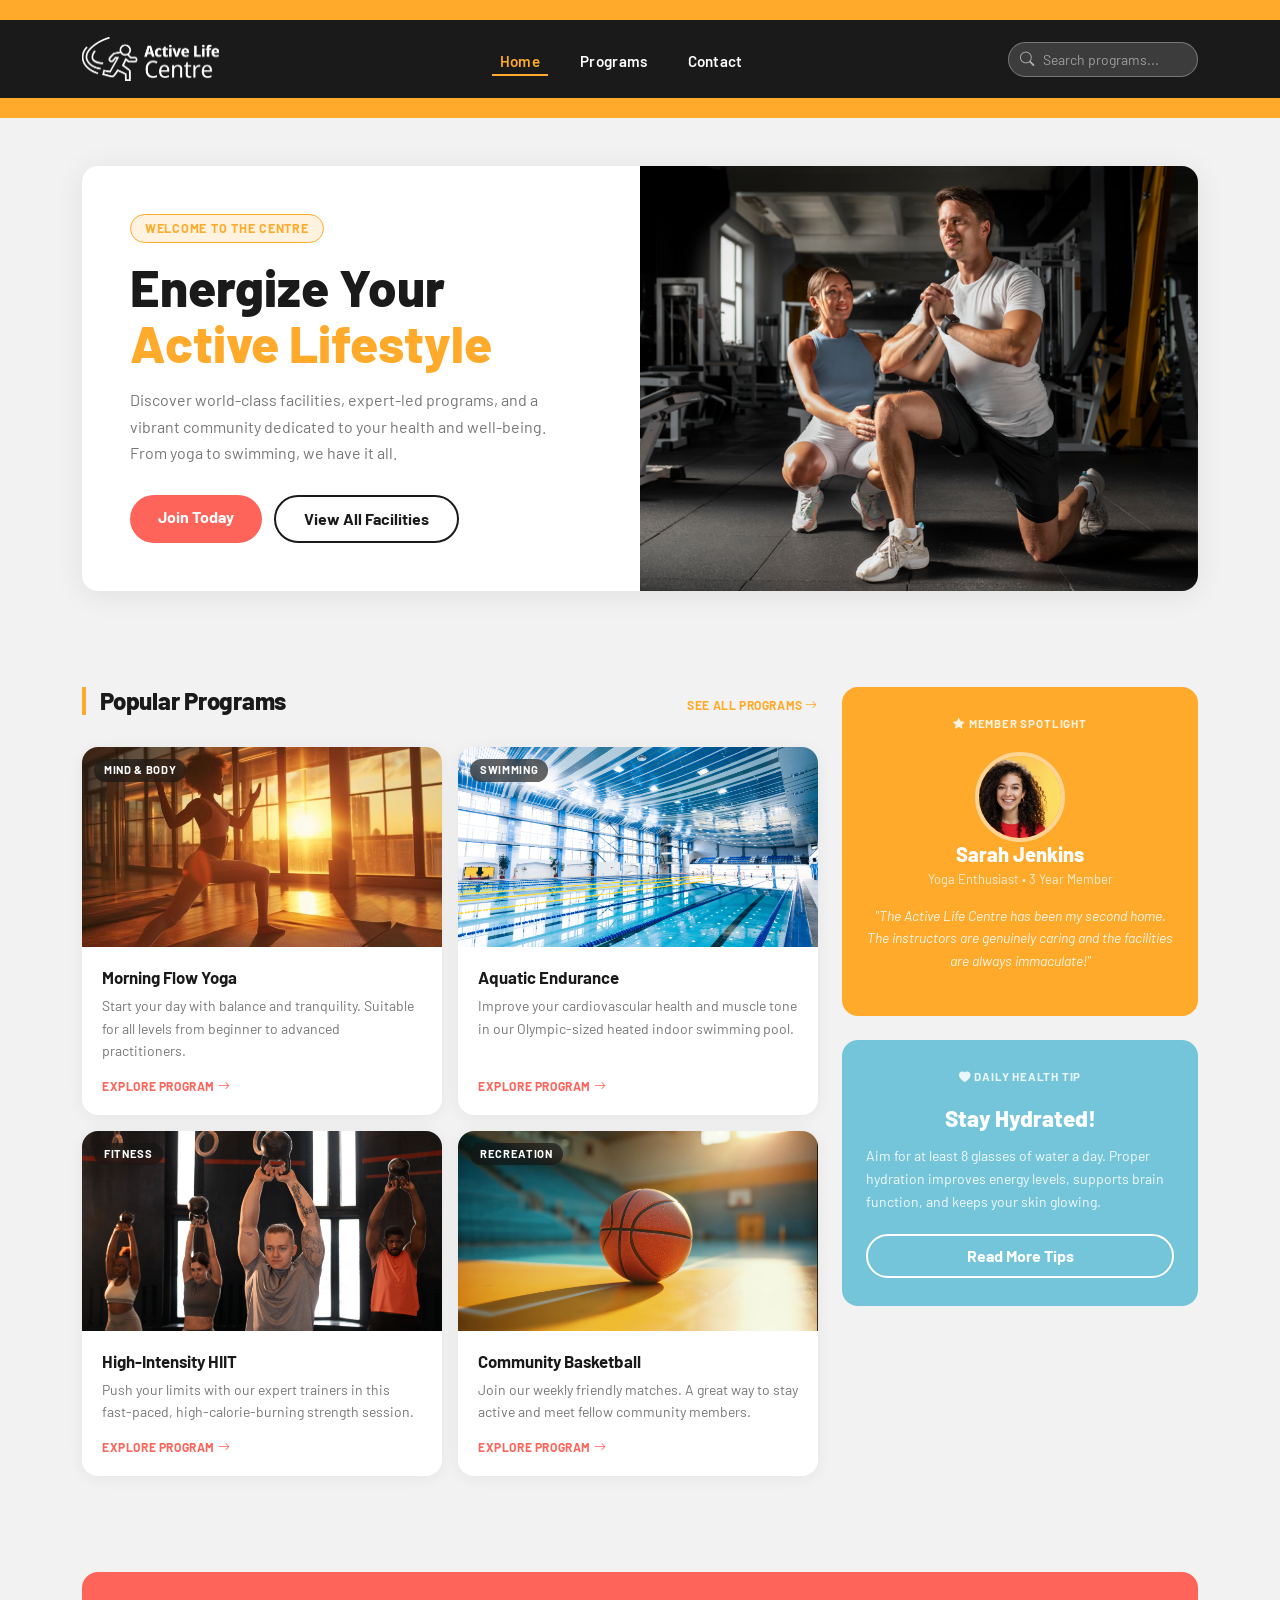
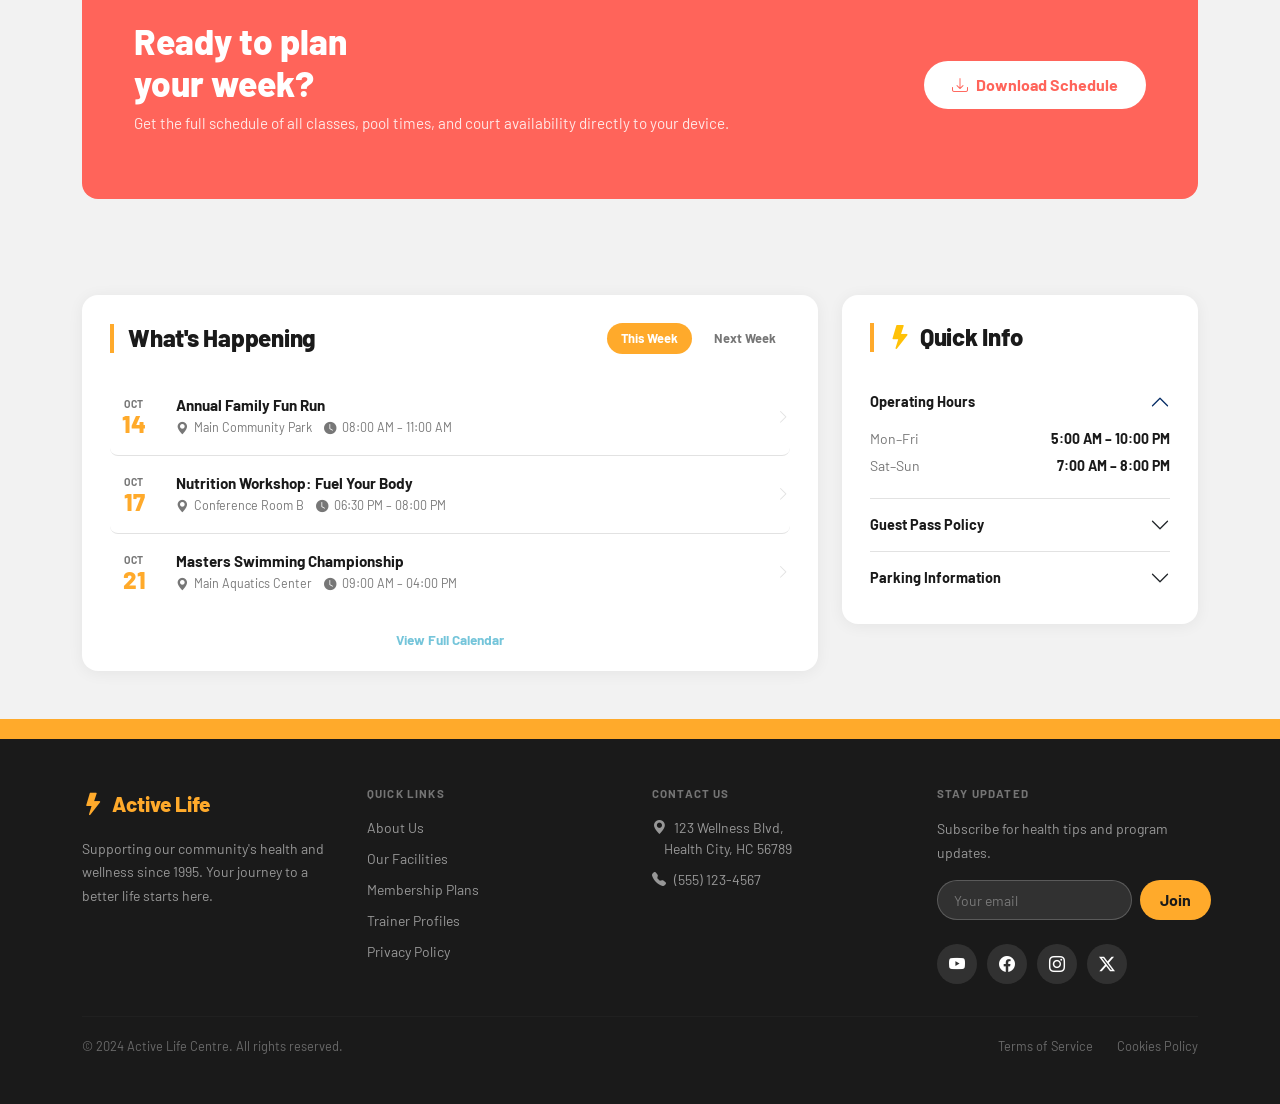
==== commit 2a28157d: "With this commit I am putting some final touches on the index.html home page, and style.css, and res" ====
--- a/index.html
+++ b/index.html
@@ -93,7 +93,7 @@
         <section class="hero-section" aria-label="Welcome hero">
             <div class="container-xl py-4 py-lg-5">
                 <div class="hero-card animate__animated animate__fadeIn">
-                    <div class="row align-items-center g-0">
+                    <div class="row align-items-stretch g-0">
                         <div class="col-lg-6 hero-text-col animate__animated animate__fadeInLeft">
                             <span class="hero-badge">Welcome to the Centre</span>
                             <h1>Energize Your<br><span class="hero-accent">Active Lifestyle</span></h1>
--- a/css/style.css
+++ b/css/style.css
@@ -50,6 +50,9 @@
   position: sticky;
   top: 0;
   z-index: 1000;
+  /* Yellow top stripe — decorative brand accent */
+  border-top: 20px solid var(--yellow);
+  border-bottom: 20px solid var(--yellow);
 }
 
 .navbar-brand img {
@@ -214,6 +217,12 @@
   box-shadow: 0 4px 30px rgba(0,0,0,.08);
 }
 
+/* IMPORTANT FIX: make columns equal height */
+.hero-card .row {
+  align-items: stretch;
+}
+
+/* TEXT SIDE */
 .hero-text-col {
   padding: 48px 40px 48px 48px;
 }
@@ -288,17 +297,25 @@
   transform: translateY(-2px);
 }
 
+/* ---------- HERO IMAGE FIX ---------- */
 .hero-img-col {
+  display: flex;
+  padding: 0;
+  min-height: 320px;
+}
+
+/* FIX: image always fills card height */
+.hero-img-col picture,
+.hero-img-col img {
+  width: 100%;
   height: 100%;
-  min-height: 320px;
+  display: block;
 }
 
 .hero-img {
   width: 100%;
   height: 100%;
-  min-height: 320px;
   object-fit: cover;
-  display: block;
 }
 
 /* ---------- SECTION TITLES ---------- */
@@ -307,6 +324,9 @@
   font-weight: 800;
   color: var(--black);
   letter-spacing: -.01em;
+  /* [CHANGE] Yellow left accent bar on every section heading */
+  padding-left: 14px;
+  border-left: 4px solid var(--yellow);
 }
 
 .see-all-link {
@@ -426,15 +446,28 @@
 }
 
 .spotlight-avatar-wrap {
-  margin: 0 auto 16px;
-  width: 90px; height: 90px;
+  width: 90px;
+  height: 90px;
   border-radius: 50%;
   overflow: hidden;
   border: 4px solid rgba(255,255,255,.5);
-}
-.spotlight-avatar {
-  width: 100%; height: 100%;
+  margin-left: auto;
+  margin-right: auto;
+  display: block;
+}
+
+.spotlight-avatar-wrap picture {
+  width: 100%;
+  height: 100%;
+  display: block;
+}
+
+.spotlight-avatar-wrap img {
+  width: 100%;
+  height: 100%;
   object-fit: cover;
+  object-position: center;
+  display: block;
 }
 
 .spotlight-name {
@@ -465,11 +498,13 @@
 }
 .tip-label {
   color: rgba(255,255,255,.85);
+  text-align: center;
 }
 .tip-title {
   font-size: 1.4rem;
   font-weight: 800;
   color: var(--white);
+  text-align: center;
   margin-bottom: 12px;
 }
 .tip-desc {
@@ -610,7 +645,8 @@
   display: block;
   font-size: 1.5rem;
   font-weight: 800;
-  color: var(--black);
+  /* [CHANGE] Yellow day numbers — dark amber on white is WCAG AA compliant */
+  color: var(--yellow);
   line-height: 1;
 }
 
@@ -693,6 +729,8 @@
 .site-footer {
   background: var(--black);
   color: var(--white);
+  /* [CHANGE] Yellow top stripe — mirrors the navbar, bookends the page with brand colour */
+  border-top: 20px solid var(--yellow);
 }
 
 .footer-brand {
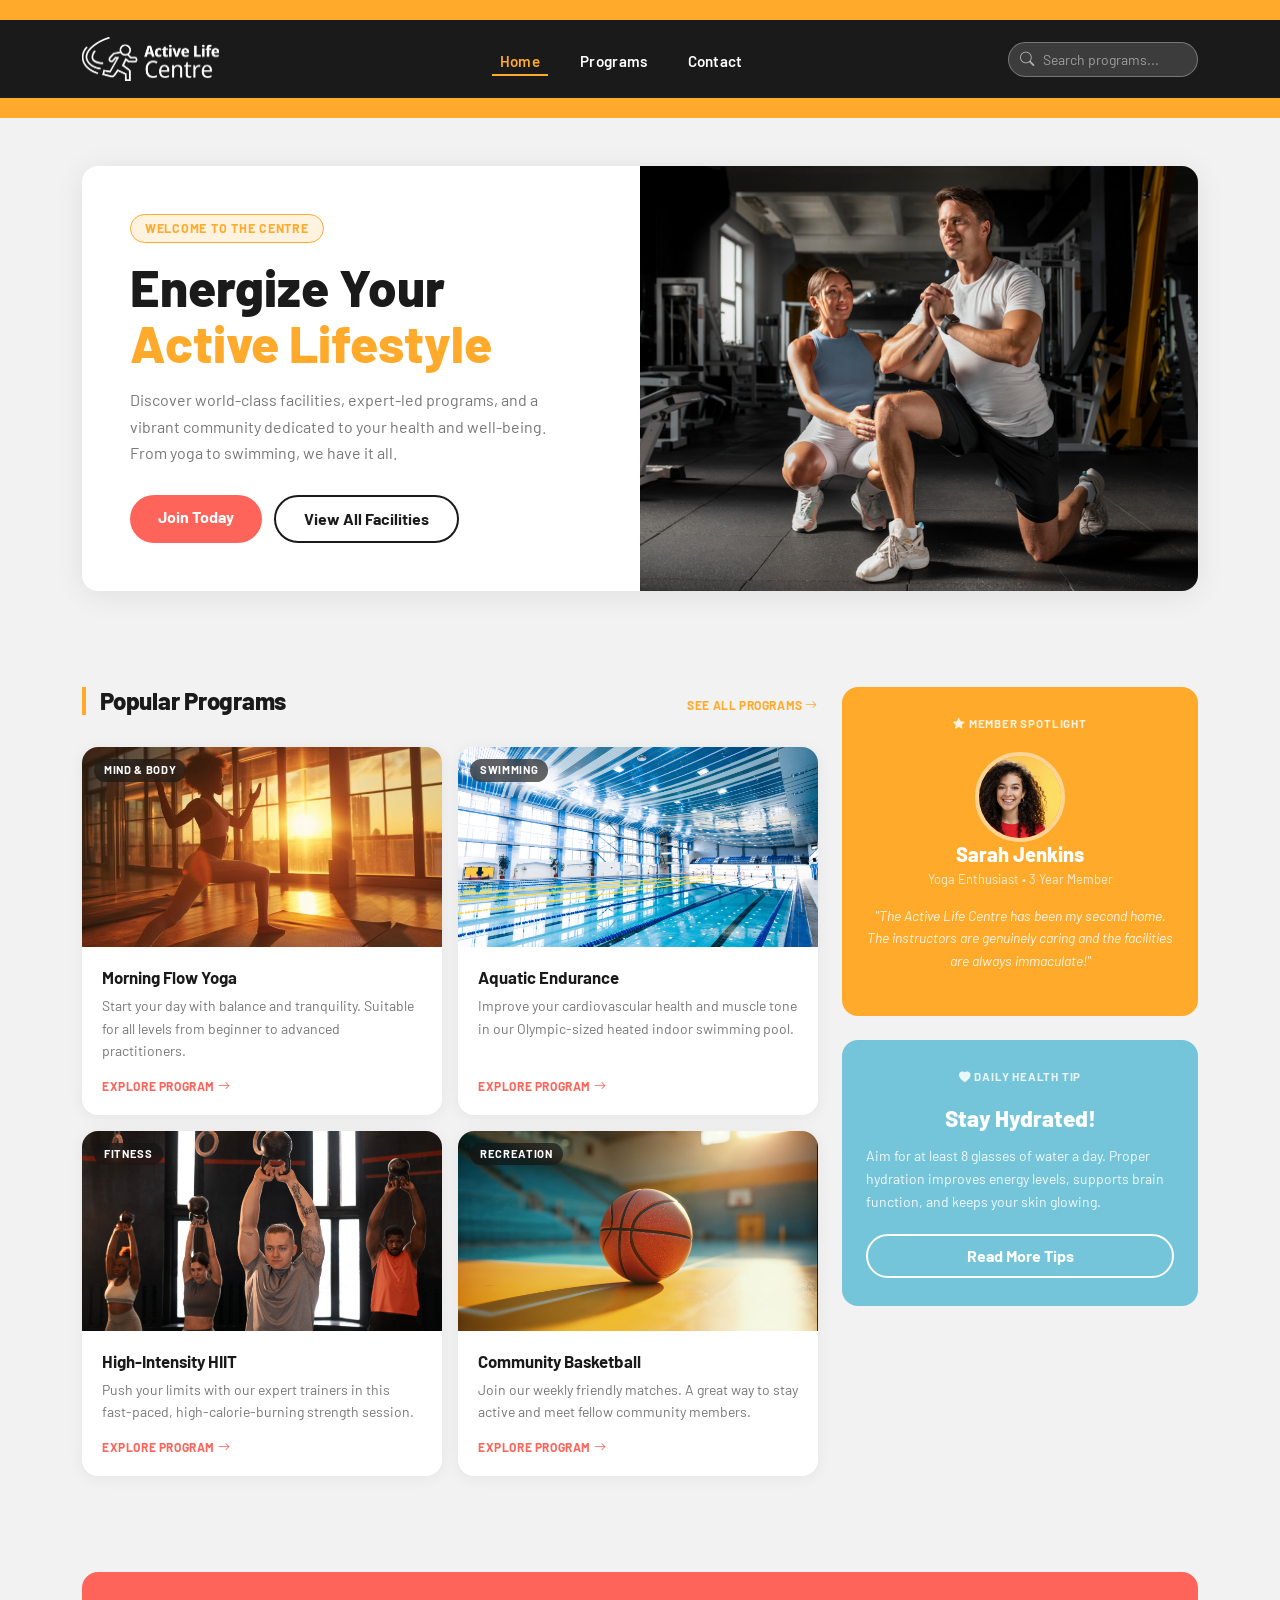
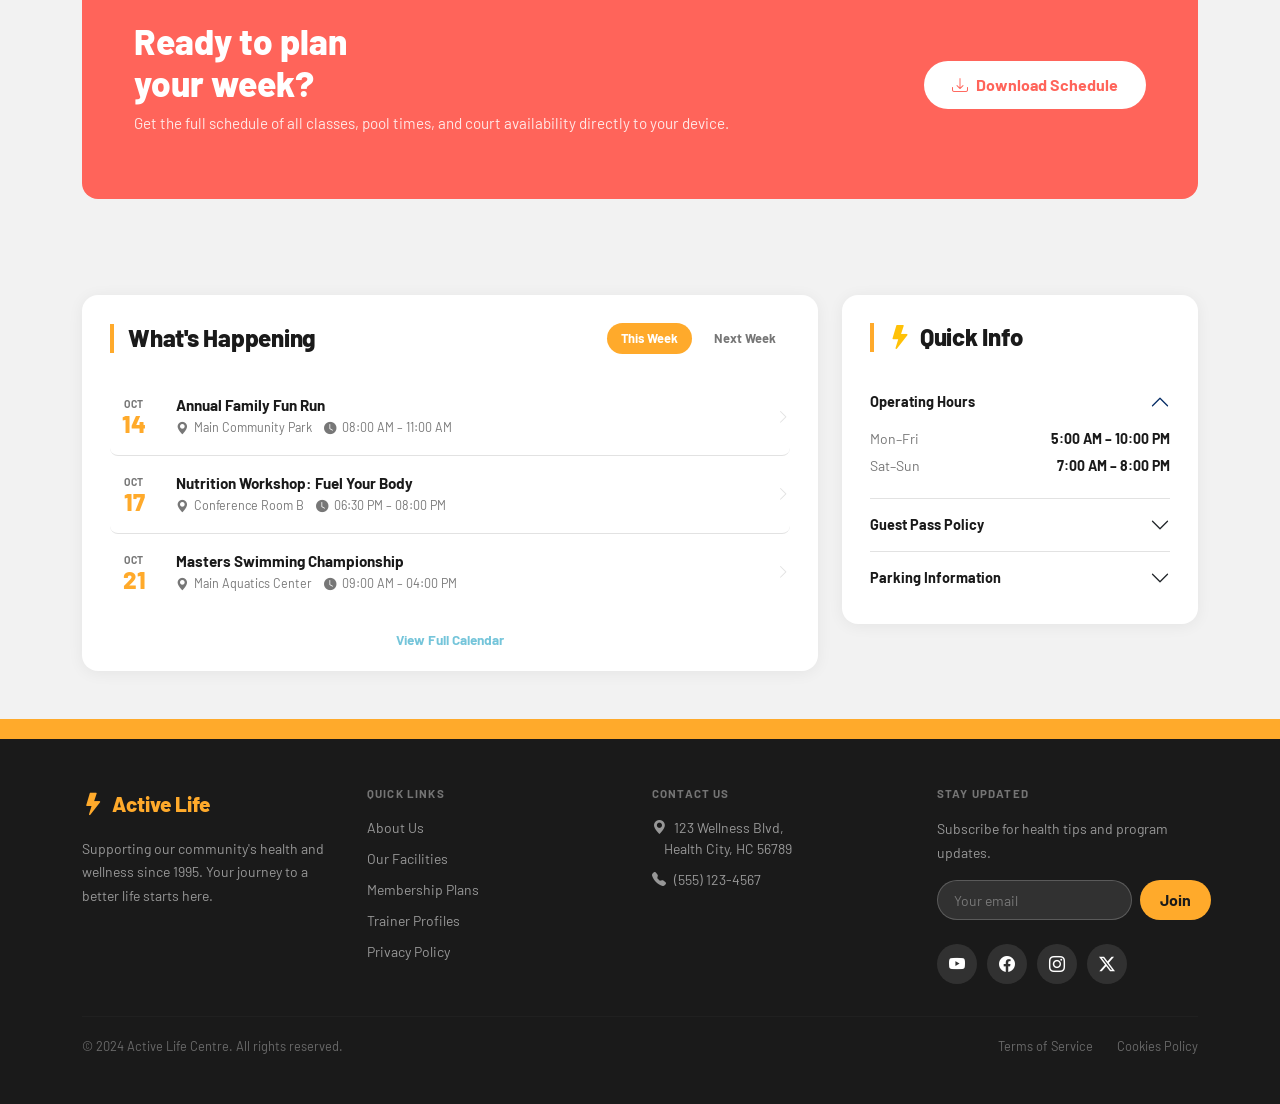
==== commit 0ecc5910: "small changes" ====
--- a/index.html
+++ b/index.html
@@ -46,7 +46,7 @@
                     height="44">
             </a>
 
-            <!-- HAMBURGER -->
+            <!-- HAMBURGER MENU -->
             <button class="navbar-toggler custom-toggler" type="button" aria-label="Open navigation menu"
                 id="mobileMenuBtn">
                 <span class="bi bi-list" aria-hidden="true"></span>
@@ -515,22 +515,18 @@
             mobileMenuBtn.focus();
             document.body.style.overflow = '';
         }
-
         mobileMenuBtn.addEventListener('click', openMenu);
         mobileCloseBtn.addEventListener('click', closeMenu);
-
         // Close on Escape key
         document.addEventListener('keydown', (e) => {
             if (e.key === 'Escape' && mobileOverlay.classList.contains('open')) {
                 closeMenu();
             }
         });
-
         // Close overlay on link click
         mobileOverlay.querySelectorAll('a').forEach(link => {
             link.addEventListener('click', closeMenu);
         });
-
         // Events tab switching
         const eventsTabs = document.querySelectorAll('.events-tab');
         eventsTabs.forEach(tab => {
--- a/css/style.css
+++ b/css/style.css
@@ -5,934 +5,1037 @@
 
 /* ---------- CSS Variables ---------- */
 :root {
-  --yellow:  #ffaa2b;
-  --blue:    #75c5da;
-  --red:     #ff645a;
-  --grey:    #f2f2f2;
-  --grey-mid:#e2e2e2;
-  --white:   #ffffff;
-  --black:   #1a1a1a;
-  --text:    #333333;
-  --text-muted: #777777;
-  --font:    'Barlow', sans-serif;
-  --radius:  16px;
-  --radius-sm: 8px;
+    --yellow: #ffaa2b;
+    --blue: #75c5da;
+    --red: #ff645a;
+    --grey: #f2f2f2;
+    --grey-mid: #e2e2e2;
+    --white: #ffffff;
+    --black: #1a1a1a;
+    --text: #333333;
+    --text-muted: #777777;
+    --font: 'Barlow', sans-serif;
+    --radius: 16px;
+    --radius-sm: 8px;
 }
 
 /* ---------- Base ---------- */
 body {
-  font-family: var(--font);
-  background: var(--grey);
-  color: var(--text);
+    font-family: var(--font);
+    background: var(--grey);
+    color: var(--text);
 }
 
 /* ---------- Skip Link ---------- */
 .skip-link {
-  position: absolute;
-  top: -40px;
-  left: 0;
-  background: var(--yellow);
-  color: var(--black);
-  padding: 8px 16px;
-  z-index: 9999;
-  font-weight: 700;
-  border-radius: 0 0 var(--radius-sm) 0;
-  transition: top .2s;
-}
+    position: absolute;
+    top: -40px;
+    left: 0;
+    background: var(--yellow);
+    color: var(--black);
+    padding: 8px 16px;
+    z-index: 9999;
+    font-weight: 700;
+    border-radius: 0 0 var(--radius-sm) 0;
+    transition: top .2s;
+}
+
 .skip-link:focus {
-  top: 0;
+    top: 0;
 }
 
 /* ---------- NAVBAR ---------- */
 .custom-navbar {
-  background: var(--black);
-  padding: 12px 0;
-  position: sticky;
-  top: 0;
-  z-index: 1000;
-  /* Yellow top stripe — decorative brand accent */
-  border-top: 20px solid var(--yellow);
-  border-bottom: 20px solid var(--yellow);
+    background: var(--black);
+    padding: 12px 0;
+    position: sticky;
+    top: 0;
+    z-index: 1000;
+    /* Yellow top stripe — decorative brand accent */
+    border-top: 20px solid var(--yellow);
+    border-bottom: 20px solid var(--yellow);
 }
 
 .navbar-brand img {
-  height: 44px;
-  width: auto;
+    height: 44px;
+    width: auto;
 }
 
 .nav-link {
-  color: var(--white) !important;
-  font-weight: 600;
-  font-size: .95rem;
-  letter-spacing: .02em;
-  position: relative;
-  padding-bottom: 4px !important;
+    color: var(--white) !important;
+    font-weight: 600;
+    font-size: .95rem;
+    letter-spacing: .02em;
+    position: relative;
+    padding-bottom: 4px !important;
 }
 
 .nav-link::after {
-  content: '';
-  position: absolute;
-  bottom: 0; left: 0;
-  width: 0; height: 2px;
-  background: var(--yellow);
-  transition: width .2s;
+    content: '';
+    position: absolute;
+    bottom: 0;
+    left: 0;
+    width: 0;
+    height: 2px;
+    background: var(--yellow);
+    transition: width .2s;
 }
 
 .nav-link:hover::after,
 .nav-link.active::after {
-  width: 100%;
+    width: 100%;
 }
 
 .nav-link:hover,
 .nav-link.active {
-  color: var(--yellow) !important;
+    color: var(--yellow) !important;
 }
 
 /* Search bar */
 .search-wrap {
-  position: relative;
-}
+    position: relative;
+}
+
 .search-icon {
-  position: absolute;
-  left: 12px;
-  color: rgba(255,255,255,.6);
-  font-size: .9rem;
-}
+    position: absolute;
+    left: 12px;
+    color: rgba(255, 255, 255, .6);
+    font-size: .9rem;
+}
+
 .search {
-  background: rgba(255,255,255,.15);
-  border: 1px solid rgba(255,255,255,.3);
-  border-radius: 50px;
-  color: var(--white);
-  padding: 6px 14px 6px 34px;
-  font-size: .875rem;
-  width: 190px;
-  transition: border-color .2s, background .2s;
-}
+    background: rgba(255, 255, 255, .15);
+    border: 1px solid rgba(255, 255, 255, .3);
+    border-radius: 50px;
+    color: var(--white);
+    padding: 6px 14px 6px 34px;
+    font-size: .875rem;
+    width: 190px;
+    transition: border-color .2s, background .2s;
+}
+
 .search::placeholder {
-  color: rgba(255,255,255,.5);
-}
+    color: rgba(255, 255, 255, .5);
+}
+
 .search:focus {
-  outline: none;
-  background: rgba(255,255,255,.25);
-  border-color: var(--yellow);
+    outline: none;
+    background: rgba(255, 255, 255, .25);
+    border-color: var(--yellow);
 }
 
 /* Mobile hamburger button */
 .custom-toggler {
-  background: transparent;
-  border: none;
-  color: var(--white);
-  font-size: 1.8rem;
-  line-height: 1;
-  display: flex;
-  align-items: center;
-  padding: 4px 8px;
-}
+    background: transparent;
+    border: none;
+    color: var(--white);
+    font-size: 1.8rem;
+    line-height: 1;
+    display: flex;
+    align-items: center;
+    padding: 4px 8px;
+}
+
 .custom-toggler:focus {
-  outline: 2px solid var(--yellow);
-  outline-offset: 2px;
+    outline: 2px solid var(--yellow);
+    outline-offset: 2px;
 }
 
 /* ---------- MOBILE OVERLAY MENU ---------- */
 .mobile-overlay {
-  position: fixed;
-  inset: 0;
-  z-index: 2000;
-  display: flex;
-  flex-direction: column;
-  align-items: flex-end;
-  background: rgba(20, 20, 20, 0.92);
-  opacity: 0;
-  pointer-events: none;
-  transition: opacity .25s;
+    position: fixed;
+    inset: 0;
+    z-index: 2000;
+    display: flex;
+    flex-direction: column;
+    align-items: flex-end;
+    background: rgba(20, 20, 20, 0.92);
+    opacity: 0;
+    pointer-events: none;
+    transition: opacity .25s;
 }
 
 .mobile-overlay.open {
-  opacity: 1;
-  pointer-events: all;
+    opacity: 1;
+    pointer-events: all;
 }
 
 .mobile-close-btn {
-  background: rgba(60,60,60,.9);
-  color: var(--white);
-  border: none;
-  border-radius: 50%;
-  width: 52px; height: 52px;
-  font-size: 1.8rem;
-  display: flex; align-items: center; justify-content: center;
-  margin: 20px 20px 0 0;
-  cursor: pointer;
-  flex-shrink: 0;
-  transition: background .2s;
-}
+    background: rgba(60, 60, 60, .9);
+    color: var(--white);
+    border: none;
+    border-radius: 50%;
+    width: 52px;
+    height: 52px;
+    font-size: 1.8rem;
+    display: flex;
+    align-items: center;
+    justify-content: center;
+    margin: 20px 20px 0 0;
+    cursor: pointer;
+    flex-shrink: 0;
+    transition: background .2s;
+}
+
 .mobile-close-btn:hover {
-  background: var(--red);
-}
+    background: var(--red);
+}
+
 .mobile-close-btn:focus {
-  outline: 2px solid var(--yellow);
-  outline-offset: 2px;
+    outline: 2px solid var(--yellow);
+    outline-offset: 2px;
 }
 
 .mobile-menu-panel {
-  background: var(--yellow);
-  border-radius: var(--radius) 0 0 var(--radius);
-  padding: 48px 40px;
-  min-height: 60vh;
-  width: min(85vw, 380px);
-  margin-top: 16px;
-  display: flex;
-  align-items: flex-start;
+    background: var(--yellow);
+    border-radius: var(--radius) 0 0 var(--radius);
+    padding: 48px 40px;
+    min-height: 60vh;
+    width: min(85vw, 380px);
+    margin-top: 16px;
+    display: flex;
+    align-items: flex-start;
 }
 
 .mobile-menu-panel ul {
-  list-style: none;
-  padding: 0; margin: 0;
-}
-
-.mobile-menu-panel ul li + li {
-  margin-top: 32px;
+    list-style: none;
+    padding: 0;
+    margin: 0;
+}
+
+.mobile-menu-panel ul li+li {
+    margin-top: 32px;
 }
 
 .mobile-menu-panel ul li a {
-  font-size: clamp(2rem, 8vw, 2.8rem);
-  font-weight: 800;
-  color: var(--white);
-  text-decoration: none;
-  letter-spacing: -.01em;
-  transition: opacity .15s;
-}
+    font-size: clamp(2rem, 8vw, 2.8rem);
+    font-weight: 800;
+    color: var(--white);
+    text-decoration: none;
+    letter-spacing: -.01em;
+    transition: opacity .15s;
+}
+
 .mobile-menu-panel ul li a:hover {
-  opacity: .75;
+    opacity: .75;
 }
 
 /* ---------- HERO ---------- */
 .hero-section {
-  background: var(--grey);
+    background: var(--grey);
 }
 
 .hero-card {
-  background: var(--white);
-  border-radius: var(--radius);
-  overflow: hidden;
-  box-shadow: 0 4px 30px rgba(0,0,0,.08);
+    background: var(--white);
+    border-radius: var(--radius);
+    overflow: hidden;
+    box-shadow: 0 4px 30px rgba(0, 0, 0, .08);
 }
 
 /* IMPORTANT FIX: make columns equal height */
 .hero-card .row {
-  align-items: stretch;
+    align-items: stretch;
 }
 
 /* TEXT SIDE */
 .hero-text-col {
-  padding: 48px 40px 48px 48px;
+    padding: 48px 40px 48px 48px;
 }
 
 .hero-badge {
-  display: inline-block;
-  background: rgba(255,170,43,.15);
-  color: var(--yellow);
-  border: 1px solid var(--yellow);
-  border-radius: 50px;
-  padding: 4px 14px;
-  font-size: .78rem;
-  font-weight: 700;
-  letter-spacing: .06em;
-  text-transform: uppercase;
-  margin-bottom: 16px;
+    display: inline-block;
+    background: rgba(255, 170, 43, .15);
+    color: var(--yellow);
+    border: 1px solid var(--yellow);
+    border-radius: 50px;
+    padding: 4px 14px;
+    font-size: .78rem;
+    font-weight: 700;
+    letter-spacing: .06em;
+    text-transform: uppercase;
+    margin-bottom: 16px;
 }
 
 .hero-text-col h1 {
-  font-size: clamp(2.2rem, 4vw, 3.4rem);
-  font-weight: 800;
-  line-height: 1.1;
-  margin-bottom: 16px;
-  color: var(--black);
+    font-size: clamp(2.2rem, 4vw, 3.4rem);
+    font-weight: 800;
+    line-height: 1.1;
+    margin-bottom: 16px;
+    color: var(--black);
 }
 
 .hero-accent {
-  color: var(--yellow);
+    color: var(--yellow);
 }
 
 .hero-desc {
-  color: var(--text-muted);
-  font-size: 1rem;
-  line-height: 1.65;
-  max-width: 440px;
-  margin-bottom: 28px;
+    color: var(--text-muted);
+    font-size: 1rem;
+    line-height: 1.65;
+    max-width: 440px;
+    margin-bottom: 28px;
 }
 
 .hero-btns {
-  display: flex;
-  gap: 12px;
-  flex-wrap: wrap;
+    display: flex;
+    gap: 12px;
+    flex-wrap: wrap;
 }
 
 .btn-main {
-  background: var(--red);
-  color: var(--white);
-  font-weight: 700;
-  border-radius: 50px;
-  padding: 10px 28px;
-  border: none;
-  transition: background .2s, transform .15s;
-}
+    background: var(--red);
+    color: var(--white);
+    font-weight: 700;
+    border-radius: 50px;
+    padding: 10px 28px;
+    border: none;
+    transition: background .2s, transform .15s;
+}
+
 .btn-main:hover {
-  background: #e0524a;
-  color: var(--white);
-  transform: translateY(-2px);
+    background: #e0524a;
+    color: var(--white);
+    transform: translateY(-2px);
 }
 
 .btn-outline-hero {
-  background: transparent;
-  color: var(--black);
-  border: 2px solid var(--black);
-  font-weight: 700;
-  border-radius: 50px;
-  padding: 10px 28px;
-  transition: border-color .2s, color .2s, transform .15s;
-}
+    background: transparent;
+    color: var(--black);
+    border: 2px solid var(--black);
+    font-weight: 700;
+    border-radius: 50px;
+    padding: 10px 28px;
+    transition: border-color .2s, color .2s, transform .15s;
+}
+
 .btn-outline-hero:hover {
-  border-color: var(--yellow);
-  color: var(--yellow);
-  transform: translateY(-2px);
+    border-color: var(--yellow);
+    color: var(--yellow);
+    transform: translateY(-2px);
 }
 
 /* ---------- HERO IMAGE FIX ---------- */
 .hero-img-col {
-  display: flex;
-  padding: 0;
-  min-height: 320px;
+    display: flex;
+    padding: 0;
+    min-height: 320px;
 }
 
 /* FIX: image always fills card height */
 .hero-img-col picture,
 .hero-img-col img {
-  width: 100%;
-  height: 100%;
-  display: block;
+    width: 100%;
+    height: 100%;
+    display: block;
 }
 
 .hero-img {
-  width: 100%;
-  height: 100%;
-  object-fit: cover;
+    width: 100%;
+    height: 100%;
+    object-fit: cover;
 }
 
 /* ---------- SECTION TITLES ---------- */
 .section-title {
-  font-size: 1.5rem;
-  font-weight: 800;
-  color: var(--black);
-  letter-spacing: -.01em;
-  /* [CHANGE] Yellow left accent bar on every section heading */
-  padding-left: 14px;
-  border-left: 4px solid var(--yellow);
+    font-size: 1.5rem;
+    font-weight: 800;
+    color: var(--black);
+    letter-spacing: -.01em;
+    /* [CHANGE] Yellow left accent bar on every section heading */
+    padding-left: 14px;
+    border-left: 4px solid var(--yellow);
 }
 
 .see-all-link {
-  font-size: .75rem;
-  font-weight: 700;
-  color: var(--yellow);
-  letter-spacing: .05em;
-  text-decoration: none;
-  white-space: nowrap;
-}
-.see-all-link:hover { color: var(--red); }
+    font-size: .75rem;
+    font-weight: 700;
+    color: var(--yellow);
+    letter-spacing: .05em;
+    text-decoration: none;
+    white-space: nowrap;
+}
+
+.see-all-link:hover {
+    color: var(--red);
+}
 
 /* ---------- PROGRAMS ---------- */
 .programs-section {
-  background: var(--grey);
+    background: var(--grey);
 }
 
 .program-card {
-  background: var(--white);
-  border-radius: var(--radius);
-  overflow: hidden;
-  box-shadow: 0 2px 16px rgba(0,0,0,.06);
-  height: 100%;
-  display: flex;
-  flex-direction: column;
-  transition: transform .25s, box-shadow .25s;
-}
+    background: var(--white);
+    border-radius: var(--radius);
+    overflow: hidden;
+    box-shadow: 0 2px 16px rgba(0, 0, 0, .06);
+    height: 100%;
+    display: flex;
+    flex-direction: column;
+    transition: transform .25s, box-shadow .25s;
+}
+
 .program-card:hover {
-  transform: translateY(-6px);
-  box-shadow: 0 8px 30px rgba(0,0,0,.12);
+    transform: translateY(-6px);
+    box-shadow: 0 8px 30px rgba(0, 0, 0, .12);
 }
 
 .program-img-wrap {
-  position: relative;
-  overflow: hidden;
-}
+    position: relative;
+    overflow: hidden;
+}
+
 .program-img {
-  width: 100%;
-  height: 200px;
-  object-fit: cover;
-  display: block;
-  transition: transform .35s;
-}
+    width: 100%;
+    height: 200px;
+    object-fit: cover;
+    display: block;
+    transition: transform .35s;
+}
+
 .program-card:hover .program-img {
-  transform: scale(1.04);
+    transform: scale(1.04);
 }
 
 .program-badge {
-  position: absolute;
-  top: 12px; left: 12px;
-  background: rgba(20,20,20,.65);
-  color: var(--white);
-  font-size: .7rem;
-  font-weight: 700;
-  letter-spacing: .06em;
-  text-transform: uppercase;
-  padding: 3px 10px;
-  border-radius: 50px;
-  backdrop-filter: blur(4px);
+    position: absolute;
+    top: 12px;
+    left: 12px;
+    background: rgba(20, 20, 20, .65);
+    color: var(--white);
+    font-size: .7rem;
+    font-weight: 700;
+    letter-spacing: .06em;
+    text-transform: uppercase;
+    padding: 3px 10px;
+    border-radius: 50px;
+    backdrop-filter: blur(4px);
 }
 
 .program-body {
-  padding: 20px;
-  flex: 1;
-  display: flex;
-  flex-direction: column;
+    padding: 20px;
+    flex: 1;
+    display: flex;
+    flex-direction: column;
 }
 
 .program-title {
-  font-size: 1.05rem;
-  font-weight: 700;
-  color: var(--black);
-  margin-bottom: 8px;
+    font-size: 1.05rem;
+    font-weight: 700;
+    color: var(--black);
+    margin-bottom: 8px;
 }
 
 .program-desc {
-  font-size: .875rem;
-  color: var(--text-muted);
-  line-height: 1.6;
-  flex: 1;
-  margin-bottom: 14px;
+    font-size: .875rem;
+    color: var(--text-muted);
+    line-height: 1.6;
+    flex: 1;
+    margin-bottom: 14px;
 }
 
 .explore-link {
-  font-size: .75rem;
-  font-weight: 700;
-  color: var(--red);
-  letter-spacing: .05em;
-  text-decoration: none;
-  text-transform: uppercase;
-  margin-top: auto;
-}
-.explore-link:hover { color: var(--yellow); }
+    font-size: .75rem;
+    font-weight: 700;
+    color: var(--red);
+    letter-spacing: .05em;
+    text-decoration: none;
+    text-transform: uppercase;
+    margin-top: auto;
+}
+
+.explore-link:hover {
+    color: var(--yellow);
+}
 
 /* ---------- SIDEBAR CARDS ---------- */
 .sidebar-card {
-  border-radius: var(--radius);
-  padding: 28px 24px;
+    border-radius: var(--radius);
+    padding: 28px 24px;
 }
 
 .sidebar-card-label {
-  font-size: .72rem;
-  font-weight: 700;
-  letter-spacing: .07em;
-  text-transform: uppercase;
-  margin-bottom: 20px;
+    font-size: .72rem;
+    font-weight: 700;
+    letter-spacing: .07em;
+    text-transform: uppercase;
+    margin-bottom: 20px;
 }
 
 /* Spotlight */
 .spotlight-card {
-  background: var(--yellow);
-  text-align: center;
-  color: var(--white);
-}
+    background: var(--yellow);
+    text-align: center;
+    color: var(--white);
+}
+
 .spotlight-card .sidebar-card-label {
-  color: rgba(255,255,255,.85);
+    color: rgba(255, 255, 255, .85);
 }
 
 .spotlight-avatar-wrap {
-  width: 90px;
-  height: 90px;
-  border-radius: 50%;
-  overflow: hidden;
-  border: 4px solid rgba(255,255,255,.5);
-  margin-left: auto;
-  margin-right: auto;
-  display: block;
+    width: 90px;
+    height: 90px;
+    border-radius: 50%;
+    overflow: hidden;
+    border: 4px solid rgba(255, 255, 255, .5);
+    margin-left: auto;
+    margin-right: auto;
+    display: block;
 }
 
 .spotlight-avatar-wrap picture {
-  width: 100%;
-  height: 100%;
-  display: block;
+    width: 100%;
+    height: 100%;
+    display: block;
 }
 
 .spotlight-avatar-wrap img {
-  width: 100%;
-  height: 100%;
-  object-fit: cover;
-  object-position: center;
-  display: block;
+    width: 100%;
+    height: 100%;
+    object-fit: cover;
+    object-position: center;
+    display: block;
 }
 
 .spotlight-name {
-  font-size: 1.25rem;
-  font-weight: 800;
-  color: var(--white);
-  margin-bottom: 4px;
-}
+    font-size: 1.25rem;
+    font-weight: 800;
+    color: var(--white);
+    margin-bottom: 4px;
+}
+
 .spotlight-role {
-  font-size: .8rem;
-  color: rgba(255,255,255,.8);
-  margin-bottom: 16px;
-}
+    font-size: .8rem;
+    color: rgba(255, 255, 255, .8);
+    margin-bottom: 16px;
+}
+
 .spotlight-quote {
-  border: none;
-  padding: 0;
-  margin: 0;
-  font-style: italic;
-  font-size: .875rem;
-  color: rgba(255,255,255,.9);
-  line-height: 1.6;
+    border: none;
+    padding: 0;
+    margin: 0;
+    font-style: italic;
+    font-size: .875rem;
+    color: rgba(255, 255, 255, .9);
+    line-height: 1.6;
 }
 
 /* Tip */
 .tip-card {
-  background: var(--blue);
-  color: var(--white);
-}
+    background: var(--blue);
+    color: var(--white);
+}
+
 .tip-label {
-  color: rgba(255,255,255,.85);
-  text-align: center;
-}
+    color: rgba(255, 255, 255, .85);
+    text-align: center;
+}
+
 .tip-title {
-  font-size: 1.4rem;
-  font-weight: 800;
-  color: var(--white);
-  text-align: center;
-  margin-bottom: 12px;
-}
+    font-size: 1.4rem;
+    font-weight: 800;
+    color: var(--white);
+    text-align: center;
+    margin-bottom: 12px;
+}
+
 .tip-desc {
-  font-size: .875rem;
-  line-height: 1.65;
-  color: rgba(255,255,255,.9);
-  margin-bottom: 20px;
-}
+    font-size: .875rem;
+    line-height: 1.65;
+    color: rgba(255, 255, 255, .9);
+    margin-bottom: 20px;
+}
+
 .btn-tip {
-  width: 100%;
-  background: transparent;
-  border: 2px solid var(--white);
-  color: var(--white);
-  font-weight: 700;
-  border-radius: 50px;
-  padding: 8px;
-  transition: background .2s;
-}
+    width: 100%;
+    background: transparent;
+    border: 2px solid var(--white);
+    color: var(--white);
+    font-weight: 700;
+    border-radius: 50px;
+    padding: 8px;
+    transition: background .2s;
+}
+
 .btn-tip:hover {
-  background: rgba(255,255,255,.2);
-  color: var(--white);
+    background: rgba(255, 255, 255, .2);
+    color: var(--white);
 }
 
 /* ---------- CTA ---------- */
 .cta-section {
-  background: var(--grey);
+    background: var(--grey);
 }
 
 .cta-card {
-  background: var(--red);
-  border-radius: var(--radius);
-  padding: 48px 52px;
-  display: flex;
-  align-items: center;
-  justify-content: space-between;
-  gap: 24px;
-  flex-wrap: wrap;
+    background: var(--red);
+    border-radius: var(--radius);
+    padding: 48px 52px;
+    display: flex;
+    align-items: center;
+    justify-content: space-between;
+    gap: 24px;
+    flex-wrap: wrap;
 }
 
 .cta-text h2 {
-  font-size: clamp(1.6rem, 3vw, 2.2rem);
-  font-weight: 800;
-  color: var(--white);
-  line-height: 1.2;
-  margin-bottom: 8px;
-}
+    font-size: clamp(1.6rem, 3vw, 2.2rem);
+    font-weight: 800;
+    color: var(--white);
+    line-height: 1.2;
+    margin-bottom: 8px;
+}
+
 .cta-text p {
-  color: rgba(255,255,255,.85);
-  font-size: .95rem;
+    color: rgba(255, 255, 255, .85);
+    font-size: .95rem;
 }
 
 .btn-cta-dl {
-  background: var(--white);
-  color: var(--red);
-  font-weight: 700;
-  border-radius: 50px;
-  padding: 12px 28px;
-  white-space: nowrap;
-  border: none;
-  transition: background .2s, transform .15s;
-}
+    background: var(--white);
+    color: var(--red);
+    font-weight: 700;
+    border-radius: 50px;
+    padding: 12px 28px;
+    white-space: nowrap;
+    border: none;
+    transition: background .2s, transform .15s;
+}
+
 .btn-cta-dl:hover {
-  background: var(--yellow);
-  color: var(--white);
-  transform: translateY(-2px);
+    background: var(--yellow);
+    color: var(--white);
+    transform: translateY(-2px);
 }
 
 /* ---------- EVENTS ---------- */
 .events-section {
-  background: var(--grey);
+    background: var(--grey);
 }
 
 .events-card,
 .quick-info-card {
-  background: var(--white);
-  border-radius: var(--radius);
-  padding: 28px 28px 20px;
-  box-shadow: 0 2px 16px rgba(0,0,0,.06);
+    background: var(--white);
+    border-radius: var(--radius);
+    padding: 28px 28px 20px;
+    box-shadow: 0 2px 16px rgba(0, 0, 0, .06);
 }
 
 .events-tabs {
-  display: flex;
-  gap: 8px;
+    display: flex;
+    gap: 8px;
 }
 
 .events-tab {
-  background: transparent;
-  border: none;
-  font-size: .8rem;
-  font-weight: 700;
-  color: var(--text-muted);
-  padding: 6px 14px;
-  border-radius: 50px;
-  cursor: pointer;
-  transition: background .2s, color .2s;
-}
+    background: transparent;
+    border: none;
+    font-size: .8rem;
+    font-weight: 700;
+    color: var(--text-muted);
+    padding: 6px 14px;
+    border-radius: 50px;
+    cursor: pointer;
+    transition: background .2s, color .2s;
+}
+
 .events-tab.active {
-  background: var(--yellow);
-  color: var(--white);
-}
+    background: var(--yellow);
+    color: var(--white);
+}
+
 .events-tab:focus {
-  outline: 2px solid var(--yellow);
-  outline-offset: 2px;
+    outline: 2px solid var(--yellow);
+    outline-offset: 2px;
 }
 
 .events-list {
-  list-style: none;
-  padding: 0; margin: 0;
+    list-style: none;
+    padding: 0;
+    margin: 0;
 }
 
 .event-item {
-  display: flex;
-  align-items: center;
-  gap: 18px;
-  padding: 18px 0;
-  border-bottom: 1px solid var(--grey-mid);
-  cursor: pointer;
-  transition: background .15s;
-  border-radius: var(--radius-sm);
-}
-.event-item:last-child { border-bottom: none; }
-.event-item:hover { background: var(--grey); }
+    display: flex;
+    align-items: center;
+    gap: 18px;
+    padding: 18px 0;
+    border-bottom: 1px solid var(--grey-mid);
+    cursor: pointer;
+    transition: background .15s;
+    border-radius: var(--radius-sm);
+}
+
+.event-item:last-child {
+    border-bottom: none;
+}
+
+.event-item:hover {
+    background: var(--grey);
+}
 
 .event-date {
-  min-width: 48px;
-  text-align: center;
-  flex-shrink: 0;
-}
+    min-width: 48px;
+    text-align: center;
+    flex-shrink: 0;
+}
+
 .event-month {
-  display: block;
-  font-size: .65rem;
-  font-weight: 700;
-  color: var(--text-muted);
-  letter-spacing: .08em;
-  text-transform: uppercase;
-}
+    display: block;
+    font-size: .65rem;
+    font-weight: 700;
+    color: var(--text-muted);
+    letter-spacing: .08em;
+    text-transform: uppercase;
+}
+
 .event-day {
-  display: block;
-  font-size: 1.5rem;
-  font-weight: 800;
-  /* [CHANGE] Yellow day numbers — dark amber on white is WCAG AA compliant */
-  color: var(--yellow);
-  line-height: 1;
-}
-
-.event-info { flex: 1; }
+    display: block;
+    font-size: 1.5rem;
+    font-weight: 800;
+    /* [CHANGE] Yellow day numbers — dark amber on white is WCAG AA compliant */
+    color: var(--yellow);
+    line-height: 1;
+}
+
+.event-info {
+    flex: 1;
+}
+
 .event-name {
-  font-size: .95rem;
-  font-weight: 700;
-  color: var(--black);
-  margin-bottom: 4px;
-}
+    font-size: .95rem;
+    font-weight: 700;
+    color: var(--black);
+    margin-bottom: 4px;
+}
+
 .event-meta {
-  font-size: .78rem;
-  color: var(--text-muted);
-  display: flex;
-  flex-wrap: wrap;
-  gap: 12px;
-  margin: 0;
-}
-.event-meta i { margin-right: 3px; }
+    font-size: .78rem;
+    color: var(--text-muted);
+    display: flex;
+    flex-wrap: wrap;
+    gap: 12px;
+    margin: 0;
+}
+
+.event-meta i {
+    margin-right: 3px;
+}
 
 .event-chevron {
-  color: var(--grey-mid);
-  font-size: .9rem;
-  flex-shrink: 0;
+    color: var(--grey-mid);
+    font-size: .9rem;
+    flex-shrink: 0;
 }
 
 .view-calendar-link {
-  font-size: .85rem;
-  color: var(--blue);
-  font-weight: 700;
-  text-decoration: none;
-}
-.view-calendar-link:hover { color: var(--yellow); }
+    font-size: .85rem;
+    color: var(--blue);
+    font-weight: 700;
+    text-decoration: none;
+}
+
+.view-calendar-link:hover {
+    color: var(--yellow);
+}
 
 /* ---------- QUICK INFO ACCORDION ---------- */
 .quick-info-card {
-  height: fit-content;
+    height: fit-content;
 }
 
 .qi-item {
-  border: none;
-  border-bottom: 1px solid var(--grey-mid) !important;
-  background: transparent;
-}
-.qi-item:last-child { border-bottom: none !important; }
+    border: none;
+    border-bottom: 1px solid var(--grey-mid) !important;
+    background: transparent;
+}
+
+.qi-item:last-child {
+    border-bottom: none !important;
+}
 
 .qi-btn {
-  background: transparent !important;
-  color: var(--black) !important;
-  font-weight: 700 !important;
-  font-size: .9rem !important;
-  box-shadow: none !important;
-  padding: 16px 0 !important;
-}
+    background: transparent !important;
+    color: var(--black) !important;
+    font-weight: 700 !important;
+    font-size: .9rem !important;
+    box-shadow: none !important;
+    padding: 16px 0 !important;
+}
+
 .qi-btn:not(.collapsed) {
-  color: var(--black) !important;
-}
+    color: var(--black) !important;
+}
+
 .qi-btn::after {
-  filter: none;
+    filter: none;
 }
 
 .qi-body {
-  padding: 0 0 16px !important;
-  font-size: .875rem;
-  color: var(--text-muted);
+    padding: 0 0 16px !important;
+    font-size: .875rem;
+    color: var(--text-muted);
 }
 
 .hours-row {
-  display: flex;
-  justify-content: space-between;
-  margin-bottom: 6px;
-  font-size: .875rem;
-}
+    display: flex;
+    justify-content: space-between;
+    margin-bottom: 6px;
+    font-size: .875rem;
+}
+
 .hours-row span:last-child {
-  font-weight: 700;
-  color: var(--black);
+    font-weight: 700;
+    color: var(--black);
 }
 
 /* ---------- FOOTER ---------- */
 .site-footer {
-  background: var(--black);
-  color: var(--white);
-  /* [CHANGE] Yellow top stripe — mirrors the navbar, bookends the page with brand colour */
-  border-top: 20px solid var(--yellow);
+    background: var(--black);
+    color: var(--white);
+    /* [CHANGE] Yellow top stripe — mirrors the navbar, bookends the page with brand colour */
+    border-top: 20px solid var(--yellow);
 }
 
 .footer-brand {
-  display: flex;
-  align-items: center;
-  gap: 8px;
-}
+    display: flex;
+    align-items: center;
+    gap: 8px;
+}
+
 .footer-logo-icon {
-  color: var(--yellow);
-  font-size: 1.4rem;
-}
+    color: var(--yellow);
+    font-size: 1.4rem;
+}
+
 .footer-logo-text {
-  font-size: 1.3rem;
-  font-weight: 800;
-  color: var(--yellow);
+    font-size: 1.3rem;
+    font-weight: 800;
+    color: var(--yellow);
 }
 
 .footer-desc {
-  font-size: .875rem;
-  color: rgba(255,255,255,.55);
-  line-height: 1.7;
+    font-size: .875rem;
+    color: rgba(255, 255, 255, .55);
+    line-height: 1.7;
 }
 
 .footer-heading {
-  font-size: .72rem;
-  font-weight: 700;
-  letter-spacing: .1em;
-  color: rgba(255,255,255,.4);
-  margin-bottom: 16px;
+    font-size: .72rem;
+    font-weight: 700;
+    letter-spacing: .1em;
+    color: rgba(255, 255, 255, .4);
+    margin-bottom: 16px;
 }
 
 .footer-links {
-  list-style: none;
-  padding: 0; margin: 0;
-}
+    list-style: none;
+    padding: 0;
+    margin: 0;
+}
+
 .footer-links li {
-  margin-bottom: 10px;
-  font-size: .875rem;
-  color: rgba(255,255,255,.55);
-}
+    margin-bottom: 10px;
+    font-size: .875rem;
+    color: rgba(255, 255, 255, .55);
+}
+
 .footer-links a {
-  color: rgba(255,255,255,.55);
-  text-decoration: none;
-  transition: color .2s;
-}
-.footer-links a:hover { color: var(--yellow); }
+    color: rgba(255, 255, 255, .55);
+    text-decoration: none;
+    transition: color .2s;
+}
+
+.footer-links a:hover {
+    color: var(--yellow);
+}
 
 /* Newsletter */
 .footer-newsletter {
-  display: flex;
-  gap: 8px;
-}
+    display: flex;
+    gap: 8px;
+}
+
 .newsletter-input {
-  flex: 1;
-  background: rgba(255,255,255,.1);
-  border: 1px solid rgba(255,255,255,.2);
-  border-radius: 50px;
-  color: var(--white);
-  padding: 8px 16px;
-  font-size: .875rem;
-}
-.newsletter-input::placeholder { color: rgba(255,255,255,.35); }
+    flex: 1;
+    background: rgba(255, 255, 255, .1);
+    border: 1px solid rgba(255, 255, 255, .2);
+    border-radius: 50px;
+    color: var(--white);
+    padding: 8px 16px;
+    font-size: .875rem;
+}
+
+.newsletter-input::placeholder {
+    color: rgba(255, 255, 255, .35);
+}
+
 .newsletter-input:focus {
-  outline: none;
-  border-color: var(--yellow);
-}
+    outline: none;
+    border-color: var(--yellow);
+}
+
 .btn-newsletter {
-  background: var(--yellow);
-  color: var(--black);
-  font-weight: 700;
-  border: none;
-  border-radius: 50px;
-  padding: 8px 20px;
-  white-space: nowrap;
-  transition: background .2s;
-}
-.btn-newsletter:hover { background: #e0922a; }
+    background: var(--yellow);
+    color: var(--black);
+    font-weight: 700;
+    border: none;
+    border-radius: 50px;
+    padding: 8px 20px;
+    white-space: nowrap;
+    transition: background .2s;
+}
+
+.btn-newsletter:hover {
+    background: #e0922a;
+}
 
 /* Social icons */
 .social-icons {
-  display: flex;
-  gap: 10px;
-}
+    display: flex;
+    gap: 10px;
+}
+
 .social-icon {
-  width: 40px; height: 40px;
-  border-radius: 50%;
-  background: rgba(255,255,255,.1);
-  color: var(--white);
-  display: flex; align-items: center; justify-content: center;
-  font-size: 1rem;
-  text-decoration: none;
-  transition: background .2s, transform .15s;
-}
+    width: 40px;
+    height: 40px;
+    border-radius: 50%;
+    background: rgba(255, 255, 255, .1);
+    color: var(--white);
+    display: flex;
+    align-items: center;
+    justify-content: center;
+    font-size: 1rem;
+    text-decoration: none;
+    transition: background .2s, transform .15s;
+}
+
 .social-icon:hover {
-  background: var(--yellow);
-  color: var(--black);
-  transform: translateY(-3px);
+    background: var(--yellow);
+    color: var(--black);
+    transform: translateY(-3px);
 }
 
 .footer-hr {
-  border-color: rgba(255,255,255,.1);
-  margin: 32px 0 20px;
+    border-color: rgba(255, 255, 255, .1);
+    margin: 32px 0 20px;
 }
 
 .footer-bottom {
-  font-size: .8rem;
-  color: rgba(255,255,255,.35);
-}
+    font-size: .8rem;
+    color: rgba(255, 255, 255, .35);
+}
+
 .footer-bottom-links {
-  display: flex;
-  gap: 24px;
-}
+    display: flex;
+    gap: 24px;
+}
+
 .footer-bottom-links a {
-  color: rgba(255,255,255,.35);
-  text-decoration: none;
-  font-size: .8rem;
-  transition: color .2s;
-}
-.footer-bottom-links a:hover { color: var(--yellow); }
+    color: rgba(255, 255, 255, .35);
+    text-decoration: none;
+    font-size: .8rem;
+    transition: color .2s;
+}
+
+.footer-bottom-links a:hover {
+    color: var(--yellow);
+}
 
 /* ---------- RESPONSIVE ---------- */
 
 /* Tablet */
 @media (max-width: 991px) {
-  .hero-text-col {
-    padding: 36px 32px;
-  }
-  .hero-img {
-    min-height: 260px;
-  }
-  .cta-card {
-    padding: 36px 36px;
-    flex-direction: column;
-    align-items: flex-start;
-  }
-  .btn-cta-dl {
-    align-self: flex-start;
-  }
-  /* On tablet the sidebar cards go below programs */
-  .spotlight-card {
-    display: flex;
-    flex-direction: column;
-    align-items: center;
-  }
+    .hero-text-col {
+        padding: 36px 32px;
+    }
+
+    .hero-img {
+        min-height: 260px;
+    }
+
+    .cta-card {
+        padding: 36px 36px;
+        flex-direction: column;
+        align-items: flex-start;
+    }
+
+    .btn-cta-dl {
+        align-self: flex-start;
+    }
+
+    /* On tablet the sidebar cards go below programs */
+    .spotlight-card {
+        display: flex;
+        flex-direction: column;
+        align-items: center;
+    }
 }
 
 /* Mobile */
 @media (max-width: 767px) {
-  /* Show hamburger, hide desktop nav */
-  .d-none.d-lg-flex,
-  .d-none.d-lg-block {
-    display: none !important;
-  }
-  .custom-toggler {
-    display: flex !important;
-  }
-
-  .hero-card {
-    flex-direction: column;
-  }
-  .hero-text-col {
-    padding: 28px 24px;
-    order: 1;
-  }
-  .hero-img-col {
-    order: 2;
-    min-height: 200px;
-  }
-  .hero-img {
-    min-height: 200px;
-  }
-
-  .cta-card {
-    padding: 28px 24px;
-  }
-
-  .events-card,
-  .quick-info-card {
-    padding: 20px 18px;
-  }
-
-  .program-img {
-    height: 180px;
-  }
-
-  .footer-newsletter {
-    flex-direction: column;
-  }
-  .btn-newsletter {
-    width: 100%;
-  }
+
+    /* Show hamburger, hide desktop nav */
+    .d-none.d-lg-flex,
+    .d-none.d-lg-block {
+        display: none !important;
+    }
+
+    .custom-toggler {
+        display: flex !important;
+    }
+
+    .hero-card {
+        flex-direction: column;
+    }
+
+    .hero-text-col {
+        padding: 28px 24px;
+        order: 1;
+    }
+
+    .hero-img-col {
+        order: 2;
+        min-height: 200px;
+    }
+
+    .hero-img {
+        min-height: 200px;
+    }
+
+    .cta-card {
+        padding: 28px 24px;
+    }
+
+    .events-card,
+    .quick-info-card {
+        padding: 20px 18px;
+    }
+
+    .program-img {
+        height: 180px;
+    }
+
+    .footer-newsletter {
+        flex-direction: column;
+    }
+
+    .btn-newsletter {
+        width: 100%;
+    }
 }
 
 @media (max-width: 575px) {
-  .hero-text-col h1 {
-    font-size: 2rem;
-  }
-  .section-title {
-    font-size: 1.3rem;
-  }
-  .events-tabs {
-    flex-direction: column;
-    gap: 4px;
-  }
-}
+    .hero-text-col h1 {
+        font-size: 2rem;
+    }
+
+    .section-title {
+        font-size: 1.3rem;
+    }
+
+    .events-tabs {
+        flex-direction: column;
+        gap: 4px;
+    }
+}
